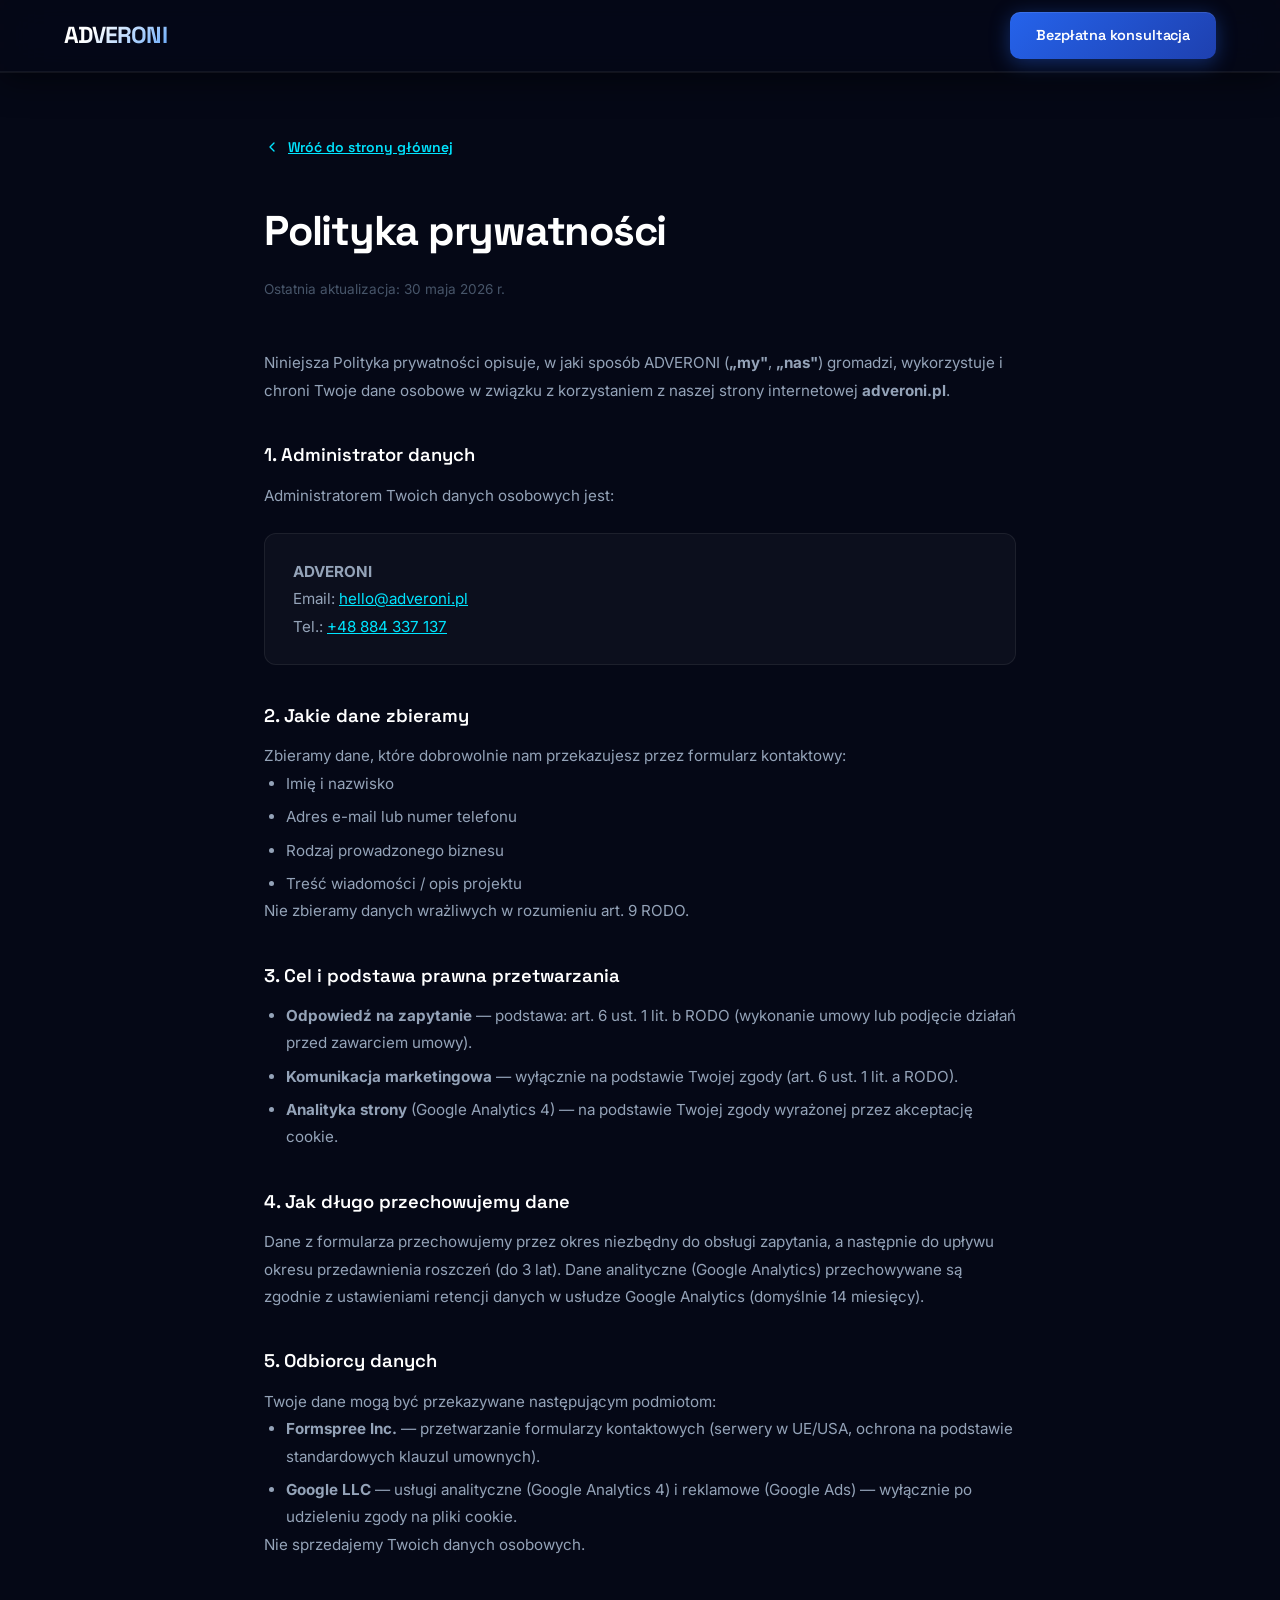
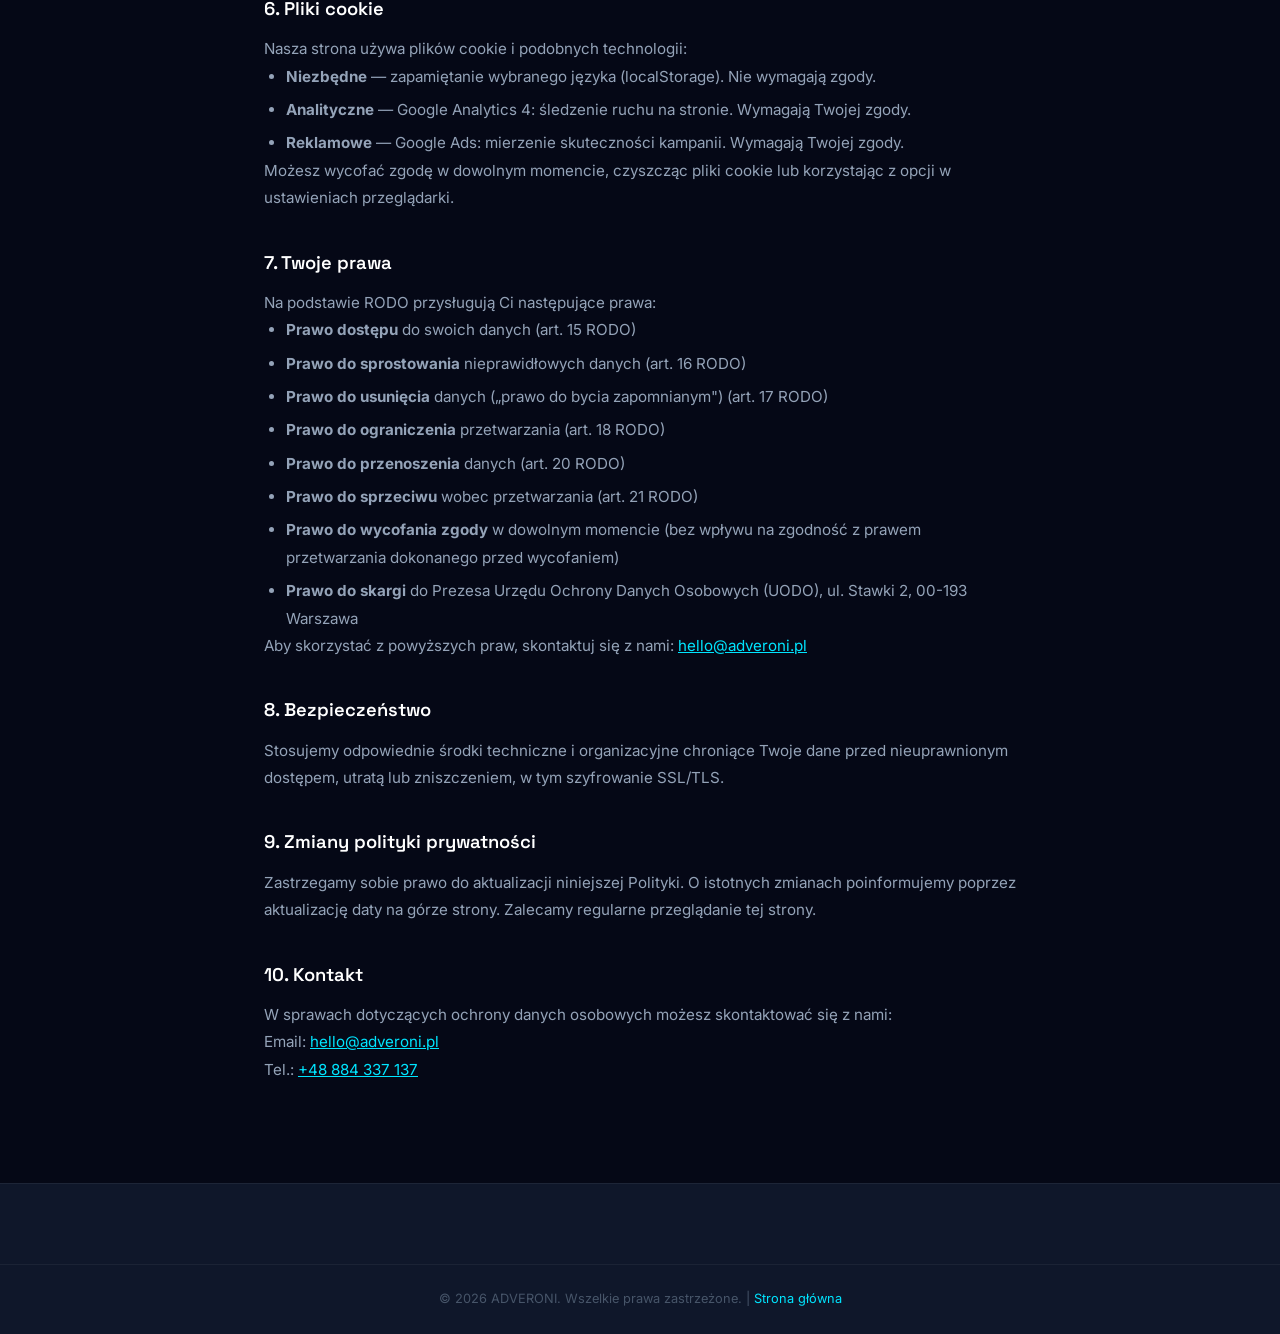
==== privacy-policy.html @ 99d288e8 "Conversion optimization, phone update and UX improvements" ====
﻿<!DOCTYPE html>
<html lang="pl">
<head>
  <meta charset="UTF-8" />
  <meta name="viewport" content="width=device-width, initial-scale=1.0" />
  <meta name="description" content="Polityka prywatności ADVERONI — informacje o przetwarzaniu danych osobowych." />
  <meta name="robots" content="noindex, follow" />
  <title>Polityka prywatności — ADVERONI</title>
  <link rel="canonical" href="https://adveroni.pl/privacy-policy.html" />
  <link rel="icon" type="image/jpeg" href="icon.jpg" />
  <meta name="theme-color" content="#050816" />
  <link rel="preconnect" href="https://fonts.googleapis.com" />
  <link rel="preconnect" href="https://fonts.gstatic.com" crossorigin />
  <link href="https://fonts.googleapis.com/css2?family=Inter:wght@300;400;500;600;700&family=Space+Grotesk:wght@400;500;600;700&display=swap" rel="stylesheet" />
  <link rel="stylesheet" href="adveroni.css" />
  <style>
    .pp-page { padding: calc(var(--header-h) + 64px) 0 100px; min-height: 80vh; }
    .pp-page h1 { font-family: var(--font-head); font-size: clamp(1.8rem,4vw,2.6rem); font-weight: 700; color: var(--white); margin-bottom: 12px; letter-spacing: -.03em; }
    .pp-page .pp-updated { font-size: .85rem; color: var(--text-dim); margin-bottom: 48px; }
    .pp-page h2 { font-family: var(--font-head); font-size: 1.15rem; font-weight: 600; color: var(--white); margin: 36px 0 12px; }
    .pp-page p, .pp-page li { font-size: .95rem; color: var(--text-muted); line-height: 1.8; }
    .pp-page ul { list-style: disc; padding-left: 22px; display: flex; flex-direction: column; gap: 6px; }
    .pp-page a { color: var(--accent); text-decoration: underline; }
    .pp-page .pp-box { background: rgba(255,255,255,.03); border: 1px solid rgba(255,255,255,.07); border-radius: var(--radius); padding: 24px 28px; margin: 24px 0; }
    .pp-back { display: inline-flex; align-items: center; gap: 8px; margin-bottom: 40px; font-family: var(--font-head); font-size: .875rem; font-weight: 600; color: var(--text-muted); transition: color .2s; }
    .pp-back:hover { color: var(--accent); }
  </style>
</head>
<body>

  <!-- HEADER -->
  <header class="header scrolled" id="header">
    <div class="container header__inner">
      <a href="index.html" class="logo">ADVERONI</a>
      <div class="header__actions" style="margin-left:auto">
        <a href="index.html#contact" class="btn btn--primary">Bezpłatna konsultacja</a>
      </div>
    </div>
  </header>

  <main>
    <div class="pp-page">
      <div class="container" style="max-width:800px">

        <a href="index.html" class="pp-back">
          <svg xmlns="http://www.w3.org/2000/svg" width="16" height="16" fill="none" viewBox="0 0 24 24" stroke="currentColor" stroke-width="2" stroke-linecap="round" stroke-linejoin="round"><polyline points="15 18 9 12 15 6"/></svg>
          Wróć do strony głównej
        </a>

        <h1>Polityka prywatności</h1>
        <p class="pp-updated">Ostatnia aktualizacja: 30 maja 2026 r.</p>

        <p>Niniejsza Polityka prywatności opisuje, w jaki sposób ADVERONI (<strong>„my"</strong>, <strong>„nas"</strong>) gromadzi, wykorzystuje i chroni Twoje dane osobowe w związku z korzystaniem z naszej strony internetowej <strong>adveroni.pl</strong>.</p>

        <h2>1. Administrator danych</h2>
        <p>Administratorem Twoich danych osobowych jest:</p>
        <div class="pp-box">
          <p><strong>ADVERONI</strong><br>
          Email: <a href="mailto:hello@adveroni.pl">hello@adveroni.pl</a><br>
          Tel.: <a href="tel:+48884337137">+48 884 337 137</a></p>
          <!-- CONFIGURE: Add full company name, address, NIP -->
        </div>

        <h2>2. Jakie dane zbieramy</h2>
        <p>Zbieramy dane, które dobrowolnie nam przekazujesz przez formularz kontaktowy:</p>
        <ul>
          <li>Imię i nazwisko</li>
          <li>Adres e-mail lub numer telefonu</li>
          <li>Rodzaj prowadzonego biznesu</li>
          <li>Treść wiadomości / opis projektu</li>
        </ul>
        <p>Nie zbieramy danych wrażliwych w rozumieniu art. 9 RODO.</p>

        <h2>3. Cel i podstawa prawna przetwarzania</h2>
        <ul>
          <li><strong>Odpowiedź na zapytanie</strong> — podstawa: art. 6 ust. 1 lit. b RODO (wykonanie umowy lub podjęcie działań przed zawarciem umowy).</li>
          <li><strong>Komunikacja marketingowa</strong> — wyłącznie na podstawie Twojej zgody (art. 6 ust. 1 lit. a RODO).</li>
          <li><strong>Analityka strony</strong> (Google Analytics 4) — na podstawie Twojej zgody wyrażonej przez akceptację cookie.</li>
        </ul>

        <h2>4. Jak długo przechowujemy dane</h2>
        <p>Dane z formularza przechowujemy przez okres niezbędny do obsługi zapytania, a następnie do upływu okresu przedawnienia roszczeń (do 3 lat). Dane analityczne (Google Analytics) przechowywane są zgodnie z ustawieniami retencji danych w usłudze Google Analytics (domyślnie 14 miesięcy).</p>

        <h2>5. Odbiorcy danych</h2>
        <p>Twoje dane mogą być przekazywane następującym podmiotom:</p>
        <ul>
          <li><strong>Formspree Inc.</strong> — przetwarzanie formularzy kontaktowych (serwery w UE/USA, ochrona na podstawie standardowych klauzul umownych).</li>
          <li><strong>Google LLC</strong> — usługi analityczne (Google Analytics 4) i reklamowe (Google Ads) — wyłącznie po udzieleniu zgody na pliki cookie.</li>
        </ul>
        <p>Nie sprzedajemy Twoich danych osobowych.</p>

        <h2>6. Pliki cookie</h2>
        <p>Nasza strona używa plików cookie i podobnych technologii:</p>
        <ul>
          <li><strong>Niezbędne</strong> — zapamiętanie wybranego języka (localStorage). Nie wymagają zgody.</li>
          <li><strong>Analityczne</strong> — Google Analytics 4: śledzenie ruchu na stronie. Wymagają Twojej zgody.</li>
          <li><strong>Reklamowe</strong> — Google Ads: mierzenie skuteczności kampanii. Wymagają Twojej zgody.</li>
        </ul>
        <p>Możesz wycofać zgodę w dowolnym momencie, czyszcząc pliki cookie lub korzystając z opcji w ustawieniach przeglądarki.</p>

        <h2>7. Twoje prawa</h2>
        <p>Na podstawie RODO przysługują Ci następujące prawa:</p>
        <ul>
          <li><strong>Prawo dostępu</strong> do swoich danych (art. 15 RODO)</li>
          <li><strong>Prawo do sprostowania</strong> nieprawidłowych danych (art. 16 RODO)</li>
          <li><strong>Prawo do usunięcia</strong> danych („prawo do bycia zapomnianym") (art. 17 RODO)</li>
          <li><strong>Prawo do ograniczenia</strong> przetwarzania (art. 18 RODO)</li>
          <li><strong>Prawo do przenoszenia</strong> danych (art. 20 RODO)</li>
          <li><strong>Prawo do sprzeciwu</strong> wobec przetwarzania (art. 21 RODO)</li>
          <li><strong>Prawo do wycofania zgody</strong> w dowolnym momencie (bez wpływu na zgodność z prawem przetwarzania dokonanego przed wycofaniem)</li>
          <li><strong>Prawo do skargi</strong> do Prezesa Urzędu Ochrony Danych Osobowych (UODO), ul. Stawki 2, 00-193 Warszawa</li>
        </ul>
        <p>Aby skorzystać z powyższych praw, skontaktuj się z nami: <a href="mailto:hello@adveroni.pl">hello@adveroni.pl</a></p>

        <h2>8. Bezpieczeństwo</h2>
        <p>Stosujemy odpowiednie środki techniczne i organizacyjne chroniące Twoje dane przed nieuprawnionym dostępem, utratą lub zniszczeniem, w tym szyfrowanie SSL/TLS.</p>

        <h2>9. Zmiany polityki prywatności</h2>
        <p>Zastrzegamy sobie prawo do aktualizacji niniejszej Polityki. O istotnych zmianach poinformujemy poprzez aktualizację daty na górze strony. Zalecamy regularne przeglądanie tej strony.</p>

        <h2>10. Kontakt</h2>
        <p>W sprawach dotyczących ochrony danych osobowych możesz skontaktować się z nami:<br>
        Email: <a href="mailto:hello@adveroni.pl">hello@adveroni.pl</a><br>
        Tel.: <a href="tel:+48884337137">+48 884 337 137</a></p>

      </div>
    </div>
  </main>

  <footer class="footer">
    <div class="footer__bottom">
      <div class="container">
        <p>© 2026 ADVERONI. Wszelkie prawa zastrzeżone. | <a href="index.html" style="color:var(--accent)">Strona główna</a></p>
      </div>
    </div>
  </footer>

</body>
</html>
---- adveroni.css ----
/* ═══════════════════════════════════════
   ADVERONI — Premium Cyber Agency CSS
   ═══════════════════════════════════════ */

/* ── Variables ── */
:root {
  --bg:         #050816;
  --bg2:        #0F172A;
  --text:       #F1F5F9;
  --text-muted: #94A3B8;
  --text-dim:   #475569;
  --accent:     #00E5FF;
  --accent2:    #2563EB;
  --accent3:    #60A5FA;
  --dark:       #020510;
  --white:      #FFFFFF;
  --border:     rgba(255,255,255,.07);
  --radius:     12px;
  --radius-lg:  20px;
  --shadow-sm:  0 1px 3px rgba(0,0,0,.5);
  --shadow:     0 8px 32px rgba(0,0,0,.6);
  --shadow-lg:  0 24px 64px rgba(0,0,0,.8);
  --font:       'Inter', -apple-system, BlinkMacSystemFont, sans-serif;
  --font-head:  'Space Grotesk', 'Inter', sans-serif;
  --ease:       cubic-bezier(.4,0,.2,1);
  --header-h:   72px;
}

/* ── Reset ── */
*, *::before, *::after { box-sizing: border-box; margin: 0; padding: 0; }
html { scroll-behavior: smooth; font-size: 16px; }
body {
  font-family: var(--font);
  background: var(--bg);
  color: var(--text);
  line-height: 1.6;
  -webkit-font-smoothing: antialiased;
}
img { display: block; max-width: 100%; }
a { text-decoration: none; color: inherit; }
ul { list-style: none; }
button { cursor: pointer; border: none; background: none; font: inherit; }

/* ── Container ── */
.container {
  width: 100%;
  max-width: 1200px;
  margin: 0 auto;
  padding: 0 24px;
}

/* ── Buttons ── */
.btn {
  display: inline-flex;
  align-items: center;
  justify-content: center;
  gap: 8px;
  padding: 12px 26px;
  border-radius: 10px;
  font-family: var(--font-head);
  font-weight: 600;
  font-size: .9rem;
  letter-spacing: -.01em;
  transition: all .25s var(--ease);
  white-space: nowrap;
}
.btn--primary {
  background: linear-gradient(135deg, #2563EB, #1e40af);
  color: var(--white);
  box-shadow: 0 4px 20px rgba(37,99,235,.4), inset 0 1px 0 rgba(255,255,255,.1);
}
.btn--primary:hover {
  background: linear-gradient(135deg, #3b82f6, #2563EB);
  transform: translateY(-2px);
  box-shadow: 0 8px 32px rgba(37,99,235,.55), 0 0 20px rgba(37,99,235,.3);
}
.btn--outline {
  border: 1.5px solid rgba(255,255,255,.14);
  color: var(--text);
  background: rgba(255,255,255,.04);
  backdrop-filter: blur(8px);
}
.btn--outline:hover {
  border-color: var(--accent);
  color: var(--accent);
  transform: translateY(-2px);
  box-shadow: 0 0 16px rgba(0,229,255,.15);
}
.btn--ghost {
  color: var(--text);
  border: 1.5px solid rgba(255,255,255,.12);
  background: rgba(255,255,255,.05);
  backdrop-filter: blur(8px);
}
.btn--ghost:hover {
  background: rgba(255,255,255,.1);
  border-color: rgba(255,255,255,.25);
  transform: translateY(-2px);
}
.btn--wa {
  background: linear-gradient(135deg, #25D366, #1ebe5d);
  color: var(--white);
  box-shadow: 0 4px 20px rgba(37,211,102,.3);
  margin-top: 8px;
}
.btn--wa:hover {
  transform: translateY(-2px);
  box-shadow: 0 8px 28px rgba(37,211,102,.45);
}
.btn--lg { padding: 16px 38px; font-size: 1rem; }
.btn--full { width: 100%; }

/* ── Section headers ── */
.sec-head { text-align: center; max-width: 680px; margin: 0 auto 64px; }
.sec-tag {
  display: inline-block;
  padding: 6px 18px;
  border-radius: 100px;
  background: rgba(0,229,255,.07);
  border: 1px solid rgba(0,229,255,.2);
  color: var(--accent);
  font-family: var(--font-head);
  font-size: .72rem;
  font-weight: 700;
  letter-spacing: .12em;
  text-transform: uppercase;
  margin-bottom: 20px;
}
.sec-title {
  font-family: var(--font-head);
  font-size: clamp(1.9rem, 3.5vw, 2.8rem);
  font-weight: 700;
  line-height: 1.15;
  letter-spacing: -.03em;
  color: var(--white);
  margin-bottom: 20px;
}
.sec-sub {
  font-size: 1.05rem;
  color: var(--text-muted);
  line-height: 1.7;
}

/* ── Reveal animation ── */
.reveal {
  opacity: 0;
  transform: translateY(28px);
  transition: opacity .6s var(--ease), transform .6s var(--ease);
}
.reveal.visible { opacity: 1; transform: none; }

/* ══════════════════════════════════════
   HEADER
   ══════════════════════════════════════ */
.header {
  position: fixed;
  top: 0; left: 0; right: 0;
  z-index: 1000;
  height: var(--header-h);
  transition: background .3s, box-shadow .3s, border-color .3s;
  border-bottom: 1px solid transparent;
}
.header.scrolled {
  background: rgba(5,8,22,.8);
  backdrop-filter: blur(24px) saturate(1.8);
  -webkit-backdrop-filter: blur(24px) saturate(1.8);
  box-shadow: 0 1px 0 rgba(255,255,255,.06), 0 8px 32px rgba(0,0,0,.5);
  border-bottom-color: rgba(255,255,255,.06);
}
.header__inner {
  display: flex;
  align-items: center;
  gap: 32px;
  height: 100%;
}
.logo {
  font-family: var(--font-head);
  font-size: 1.45rem;
  font-weight: 700;
  letter-spacing: -.04em;
  flex-shrink: 0;
  background: linear-gradient(135deg, #ffffff 30%, var(--accent3) 100%);
  -webkit-background-clip: text;
  -webkit-text-fill-color: transparent;
  background-clip: text;
}
.logo--light {
  background: linear-gradient(135deg, #ffffff 30%, var(--accent3) 100%);
  -webkit-background-clip: text;
  -webkit-text-fill-color: transparent;
  background-clip: text;
}
.nav {
  display: flex;
  align-items: center;
  gap: 32px;
  margin-left: 12px;
}
.nav__link {
  font-size: .875rem;
  font-weight: 500;
  color: var(--text-muted);
  transition: color .2s;
  position: relative;
}
.nav__link::after {
  content: '';
  position: absolute;
  bottom: -3px; left: 0; right: 0;
  height: 1px;
  background: var(--accent);
  transform: scaleX(0);
  transition: transform .25s var(--ease);
}
.nav__link:hover { color: var(--white); }
.nav__link:hover::after { transform: scaleX(1); }
.header__actions {
  display: flex;
  align-items: center;
  gap: 16px;
  margin-left: auto;
  flex-shrink: 0;
}
.lang-switch { display: flex; align-items: center; gap: 4px; }
.lang-btn {
  font-family: var(--font-head);
  font-size: .78rem;
  font-weight: 700;
  letter-spacing: .06em;
  color: var(--text-muted);
  padding: 5px 9px;
  border-radius: 6px;
  transition: color .2s, background .2s, box-shadow .2s;
}
.lang-btn.active {
  color: var(--accent);
  background: rgba(0,229,255,.1);
  box-shadow: 0 0 8px rgba(0,229,255,.15);
}
.lang-btn:hover:not(.active) { color: var(--white); }
.lang-sep { color: rgba(255,255,255,.15); font-size: .85rem; }
.burger {
  display: none;
  flex-direction: column;
  gap: 5px;
  padding: 4px;
}
.burger span {
  display: block;
  width: 22px; height: 2px;
  background: var(--text);
  border-radius: 2px;
  transition: all .25s var(--ease);
}
.burger.open span:nth-child(1) { transform: translateY(7px) rotate(45deg); }
.burger.open span:nth-child(2) { opacity: 0; }
.burger.open span:nth-child(3) { transform: translateY(-7px) rotate(-45deg); }

/* ══════════════════════════════════════
   HERO
   ══════════════════════════════════════ */
.hero {
  position: relative;
  padding: calc(var(--header-h) + 96px) 0 120px;
  overflow: hidden;
  background: linear-gradient(160deg, #060d1f 0%, #050816 45%, #030b14 100%);
}

/* Canvas — ambient particles */
.hero__canvas {
  position: absolute;
  inset: 0;
  width: 100%;
  height: 100%;
  z-index: 0;
  pointer-events: none;
  opacity: .75;
}

/* Dot grid overlay */
.hero__grid {
  position: absolute;
  inset: 0;
  z-index: 0;
  pointer-events: none;
  background-image:
    linear-gradient(rgba(255,255,255,.038) 1px, transparent 1px),
    linear-gradient(90deg, rgba(255,255,255,.038) 1px, transparent 1px);
  background-size: 64px 64px;
  -webkit-mask-image: radial-gradient(ellipse 88% 88% at 50% 50%, #000 20%, transparent 100%);
  mask-image: radial-gradient(ellipse 88% 88% at 50% 50%, #000 20%, transparent 100%);
}

/* Animated colour blobs */
.hero__blob {
  position: absolute;
  border-radius: 50%;
  pointer-events: none;
  z-index: 0;
  will-change: transform;
}
.hero__blob--1 {
  width: 800px; height: 800px;
  top: -200px; right: -180px;
  background: radial-gradient(circle, rgba(37,99,235,.55) 0%, rgba(37,99,235,.18) 40%, transparent 65%);
  filter: blur(55px);
  animation: blobDrift1 20s ease-in-out infinite;
}
.hero__blob--2 {
  width: 620px; height: 620px;
  bottom: -140px; left: -140px;
  background: radial-gradient(circle, rgba(0,229,255,.38) 0%, rgba(0,229,255,.10) 45%, transparent 68%);
  filter: blur(48px);
  animation: blobDrift2 26s ease-in-out infinite;
}
@keyframes blobDrift1 {
  0%, 100% { transform: translate(0, 0) scale(1); }
  33%       { transform: translate(-35px, 25px) scale(1.04); }
  66%       { transform: translate(18px, -18px) scale(.97); }
}
@keyframes blobDrift2 {
  0%, 100% { transform: translate(0, 0) scale(1); }
  40%       { transform: translate(28px, -35px) scale(1.06); }
  75%       { transform: translate(-16px, 18px) scale(.96); }
}

/* Diagonal light sweep */
.hero__sweep {
  position: absolute;
  inset: 0;
  pointer-events: none;
  z-index: 0;
  overflow: hidden;
}
.hero__sweep::after {
  content: '';
  position: absolute;
  top: -50%; left: -50%;
  width: 200%; height: 200%;
  background: linear-gradient(
    115deg,
    transparent 28%,
    rgba(0,229,255,.07) 42%,
    rgba(96,165,250,.11) 50%,
    rgba(0,229,255,.07) 58%,
    transparent 72%
  );
  animation: sweepDiag 14s ease-in-out infinite;
}
@keyframes sweepDiag {
  0%   { transform: translateX(-55%) translateY(-8%); }
  50%  { transform: translateX(22%)  translateY(8%); }
  100% { transform: translateX(-55%) translateY(-8%); }
}

/* Purple centre ambient (existing hero__glow element) */
.hero__glow {
  position: absolute;
  top: 28%; left: 34%;
  width: 640px; height: 640px;
  background: radial-gradient(circle, rgba(124,58,237,.26) 0%, rgba(124,58,237,.08) 45%, transparent 65%);
  filter: blur(48px);
  pointer-events: none;
  z-index: 0;
  will-change: transform;
  animation: blobDrift3 18s ease-in-out infinite;
}
@keyframes blobDrift3 {
  0%, 100% { transform: translate(0, 0); }
  50%       { transform: translate(50px, -30px); }
}

/* Aurora — animated multi-colour gradient mesh (Stripe/Linear style) */
.hero__aurora {
  position: absolute;
  inset: 0;
  pointer-events: none;
  z-index: 0;
  background:
    radial-gradient(ellipse 60% 50% at 70% 20%, rgba(37,99,235,.20) 0%, transparent 70%),
    radial-gradient(ellipse 50% 60% at 20% 80%, rgba(0,229,255,.16) 0%, transparent 70%),
    radial-gradient(ellipse 45% 45% at 50% 50%, rgba(124,58,237,.12) 0%, transparent 70%);
  animation: auroraShift 22s ease-in-out infinite;
  will-change: opacity, transform;
}
@keyframes auroraShift {
  0%, 100% { opacity: 1;   transform: scale(1)     rotate(0deg); }
  33%       { opacity: .85; transform: scale(1.06)  rotate(1.5deg); }
  66%       { opacity: .95; transform: scale(.97)   rotate(-1deg); }
}

.hero__inner {
  position: relative;
  z-index: 2;
  display: grid;
  grid-template-columns: 1fr 1fr;
  gap: 64px;
  align-items: center;
}
.hero__badge {
  display: inline-flex;
  align-items: center;
  gap: 10px;
  padding: 8px 18px;
  border-radius: 100px;
  background: rgba(0,229,255,.06);
  border: 1px solid rgba(0,229,255,.2);
  color: var(--accent);
  font-family: var(--font-head);
  font-size: .75rem;
  font-weight: 600;
  letter-spacing: .08em;
  text-transform: uppercase;
  margin-bottom: 28px;
  box-shadow: 0 0 16px rgba(0,229,255,.08);
}
.hero__badge::before {
  content: '';
  width: 7px; height: 7px;
  border-radius: 50%;
  background: var(--accent);
  box-shadow: 0 0 8px var(--accent);
  flex-shrink: 0;
  animation: pulse-dot 2s ease-in-out infinite;
}
@keyframes pulse-dot {
  0%, 100% { opacity: 1; box-shadow: 0 0 8px var(--accent); }
  50% { opacity: .6; box-shadow: 0 0 16px var(--accent); }
}
.hero__title {
  font-family: var(--font-head);
  font-size: clamp(2.2rem, 5vw, 3.7rem);
  font-weight: 700;
  line-height: 1.1;
  letter-spacing: -.04em;
  color: var(--white);
  margin-bottom: 24px;
}
.hero__title em {
  font-style: normal;
  background: linear-gradient(135deg, var(--accent) 0%, var(--accent3) 50%, #a78bfa 100%);
  -webkit-background-clip: text;
  -webkit-text-fill-color: transparent;
  background-clip: text;
}
.hero__sub {
  font-size: 1.1rem;
  color: var(--text-muted);
  line-height: 1.75;
  margin-bottom: 40px;
  max-width: 480px;
}
.hero__btns { display: flex; gap: 14px; flex-wrap: wrap; margin-bottom: 12px; }
.hero__price-hint {
  font-size: .82rem;
  color: var(--text-muted);
  margin-bottom: 10px;
  letter-spacing: .02em;
}
.hero__stats {
  display: flex;
  align-items: center;
  gap: 28px;
}
.stat { text-align: center; }
.stat__num {
  display: block;
  font-family: var(--font-head);
  font-size: 1.8rem;
  font-weight: 700;
  letter-spacing: -.04em;
  color: var(--white);
  line-height: 1;
  margin-bottom: 5px;
}
.stat__lbl {
  font-size: .72rem;
  font-weight: 500;
  color: var(--text-muted);
  text-transform: uppercase;
  letter-spacing: .06em;
}
.stat__div {
  width: 1px; height: 36px;
  background: rgba(255,255,255,.1);
}

/* ── Hero Mockup ── */
.hero__visual {
  position: relative;
  display: flex;
  align-items: center;
  justify-content: center;
}
.hero__visual::after {
  content: '';
  position: absolute;
  bottom: 6%; left: 50%;
  transform: translateX(-50%);
  width: 300px; height: 80px;
  background: radial-gradient(ellipse, rgba(37,99,235,.5) 0%, transparent 70%);
  filter: blur(30px);
  z-index: 0;
  pointer-events: none;
}
.mockup {
  position: relative;
  z-index: 1;
  will-change: transform;
  animation: mockupFloat 6s ease-in-out infinite;
  filter: drop-shadow(0 0 40px rgba(37,99,235,.35)) drop-shadow(0 0 80px rgba(0,229,255,.12));
}
@keyframes mockupFloat {
  0%, 100% { transform: translateY(0); }
  50%       { transform: translateY(-20px); }
}
.mockup__browser {
  width: 380px;
  background: rgba(15,23,42,.92);
  border-radius: 14px;
  box-shadow: var(--shadow-lg), 0 0 0 1px rgba(255,255,255,.07);
  overflow: hidden;
  border: 1px solid rgba(255,255,255,.08);
}
.mockup__bar {
  display: flex;
  align-items: center;
  gap: 6px;
  padding: 10px 14px;
  background: rgba(255,255,255,.04);
  border-bottom: 1px solid rgba(255,255,255,.06);
}
.mockup__dot {
  width: 10px; height: 10px;
  border-radius: 50%;
}
.mockup__dot:nth-child(1) { background: #FF5F57; }
.mockup__dot:nth-child(2) { background: #FFBD2E; }
.mockup__dot:nth-child(3) { background: #28C840; }
.mockup__url {
  flex: 1;
  margin-left: 8px;
  background: rgba(255,255,255,.06);
  border-radius: 6px;
  padding: 4px 10px;
  font-size: .7rem;
  color: var(--text-muted);
  font-weight: 500;
}
.mockup__screen { padding: 16px; }
.ms-nav {
  height: 28px;
  background: rgba(255,255,255,.05);
  border-radius: 6px;
  margin-bottom: 14px;
}
.ms-hero {
  background: linear-gradient(135deg, rgba(37,99,235,.14), rgba(0,229,255,.06));
  border-radius: 8px;
  padding: 18px;
  margin-bottom: 14px;
  border: 1px solid rgba(0,229,255,.1);
}
.ms-line {
  height: 8px;
  background: rgba(255,255,255,.1);
  border-radius: 4px;
  margin-bottom: 8px;
}
.ms-line--xl { width: 90%; }
.ms-line--lg { width: 75%; }
.ms-line--md { width: 55%; }
.ms-btn {
  height: 26px; width: 100px;
  background: linear-gradient(135deg, #2563EB, #1e40af);
  border-radius: 6px;
  margin-top: 12px;
  box-shadow: 0 4px 12px rgba(37,99,235,.45);
}
.ms-btn--sm { height: 20px; width: 80px; margin-top: 8px; }
.ms-cards { display: grid; grid-template-columns: 1fr 1fr 1fr; gap: 8px; }
.ms-card {
  height: 52px;
  background: rgba(255,255,255,.05);
  border-radius: 6px;
  border: 1px solid rgba(255,255,255,.05);
}
.ms-card--phone { height: 40px; margin-top: 6px; }
.mockup__phone {
  position: absolute;
  right: -60px; bottom: -20px;
  width: 110px;
  background: rgba(10,18,40,.98);
  border-radius: 18px;
  padding: 12px 8px;
  box-shadow: var(--shadow-lg);
  border: 1px solid rgba(255,255,255,.1);
}
.mockup__phone-notch {
  width: 32px; height: 6px;
  background: rgba(255,255,255,.08);
  border-radius: 3px;
  margin: 0 auto 10px;
}
.mockup__phone-screen { padding: 0 4px; }
.mockup__tag {
  position: absolute;
  background: rgba(10,18,40,.92);
  border-radius: 10px;
  padding: 8px 14px;
  font-family: var(--font-head);
  font-size: .72rem;
  font-weight: 600;
  color: var(--text);
  box-shadow: var(--shadow), 0 0 0 1px rgba(255,255,255,.08);
  display: flex;
  align-items: center;
  gap: 7px;
  border: 1px solid rgba(255,255,255,.08);
  animation: tagFloat 3s ease-in-out infinite;
  backdrop-filter: blur(12px);
}
.mockup__tag svg { color: var(--accent); flex-shrink: 0; }
.mockup__tag--1 { top: -16px; left: -20px; animation-delay: 0s; }
.mockup__tag--2 { top: 50%; left: -48px; transform: translateY(-50%); animation-delay: 1s; }
.mockup__tag--3 { bottom: 40px; right: -24px; animation-delay: 2s; }
@keyframes tagFloat {
  0%, 100% { transform: translateY(0); }
  50%       { transform: translateY(-12px); }
}
.mockup__tag--2 { animation: tagFloat2 3s ease-in-out 1s infinite; }
@keyframes tagFloat2 {
  0%, 100% { transform: translateY(-50%); }
  50%       { transform: translateY(calc(-50% - 12px)); }
}

/* ══════════════════════════════════════
   TICKER / INDUSTRIES
   ══════════════════════════════════════ */
.ticker {
  background: var(--bg2);
  padding: 44px 0;
  border-top: 1px solid rgba(255,255,255,.05);
  border-bottom: 1px solid rgba(255,255,255,.05);
}
.ticker__label {
  text-align: center;
  font-family: var(--font-head);
  font-size: .7rem;
  font-weight: 700;
  text-transform: uppercase;
  letter-spacing: .14em;
  color: var(--text-dim);
  margin-bottom: 22px;
}
.ticker__row {
  display: flex;
  flex-wrap: wrap;
  gap: 10px;
  justify-content: center;
}
.chip {
  padding: 8px 18px;
  border-radius: 100px;
  background: rgba(255,255,255,.04);
  border: 1px solid rgba(255,255,255,.07);
  font-size: .82rem;
  font-weight: 500;
  color: var(--text-muted);
  transition: border-color .2s, color .2s, box-shadow .2s, background .2s;
}
.chip:hover {
  border-color: rgba(0,229,255,.3);
  color: var(--accent);
  background: rgba(0,229,255,.05);
  box-shadow: 0 0 14px rgba(0,229,255,.1);
}

/* ══════════════════════════════════════
   SERVICES
   ══════════════════════════════════════ */
.services { padding: 110px 0; background: var(--bg); }
.services__grid {
  display: grid;
  grid-template-columns: repeat(4, 1fr);
  gap: 20px;
}
.svc-card {
  background: rgba(255,255,255,.03);
  border: 1px solid rgba(255,255,255,.07);
  border-radius: var(--radius-lg);
  padding: 30px 24px;
  transition: border-color .3s, box-shadow .3s, transform .3s, background .3s;
  position: relative;
  overflow: hidden;
}
.svc-card::after {
  content: '';
  position: absolute;
  top: 0; left: 0; right: 0;
  height: 1px;
  background: linear-gradient(90deg, transparent, rgba(0,229,255,.35), transparent);
  opacity: 0;
  transition: opacity .3s;
}
.svc-card:hover {
  border-color: rgba(0,229,255,.18);
  box-shadow: 0 8px 40px rgba(0,0,0,.4), 0 0 28px rgba(0,229,255,.07);
  transform: translateY(-6px);
  background: rgba(255,255,255,.05);
}
.svc-card:hover::after { opacity: 1; }
.svc-card--accent {
  background: rgba(37,99,235,.06);
  border-color: rgba(37,99,235,.18);
}
.svc-card--accent:hover {
  border-color: rgba(0,229,255,.25);
  background: rgba(37,99,235,.09);
}
.svc-card__icon {
  width: 48px; height: 48px;
  border-radius: 12px;
  background: rgba(0,229,255,.07);
  border: 1px solid rgba(0,229,255,.14);
  display: flex;
  align-items: center;
  justify-content: center;
  margin-bottom: 18px;
  color: var(--accent);
  transition: box-shadow .3s, background .3s;
}
.svc-card:hover .svc-card__icon {
  background: rgba(0,229,255,.12);
  box-shadow: 0 0 18px rgba(0,229,255,.2);
}
.svc-card__icon svg { width: 22px; height: 22px; }
.svc-card__title {
  font-family: var(--font-head);
  font-size: 1rem;
  font-weight: 600;
  color: var(--white);
  margin-bottom: 10px;
  letter-spacing: -.02em;
}
.svc-card__text {
  font-size: .875rem;
  color: var(--text-muted);
  line-height: 1.65;
}

/* ══════════════════════════════════════
   WHY US
   ══════════════════════════════════════ */
.why { background: var(--bg2); padding: 110px 0; }
.why .sec-tag {
  background: rgba(0,229,255,.07);
  border-color: rgba(0,229,255,.2);
  color: var(--accent);
}
.why .sec-title { color: var(--white); }
.why__grid {
  display: grid;
  grid-template-columns: repeat(4, 1fr);
  gap: 20px;
}
.why-item {
  padding: 28px 24px;
  border-radius: var(--radius-lg);
  border: 1px solid rgba(255,255,255,.06);
  background: rgba(255,255,255,.025);
  transition: background .3s, border-color .3s, transform .3s, box-shadow .3s;
}
.why-item:hover {
  background: rgba(255,255,255,.05);
  border-color: rgba(0,229,255,.18);
  transform: translateY(-4px);
  box-shadow: 0 12px 32px rgba(0,0,0,.4), 0 0 20px rgba(0,229,255,.06);
}
.why-item__icon {
  width: 44px; height: 44px;
  border-radius: 10px;
  background: rgba(0,229,255,.07);
  border: 1px solid rgba(0,229,255,.12);
  display: flex;
  align-items: center;
  justify-content: center;
  margin-bottom: 16px;
  color: var(--accent);
  transition: box-shadow .3s;
}
.why-item:hover .why-item__icon { box-shadow: 0 0 16px rgba(0,229,255,.2); }
.why-item__icon svg { width: 20px; height: 20px; }
.why-item h3 {
  font-family: var(--font-head);
  font-size: .95rem;
  font-weight: 600;
  color: var(--white);
  margin-bottom: 8px;
  letter-spacing: -.02em;
}
.why-item p {
  font-size: .85rem;
  color: var(--text-muted);
  line-height: 1.65;
}

/* ══════════════════════════════════════
   PRICING
   ══════════════════════════════════════ */
.pricing { padding: 110px 0; background: var(--bg); }
.pricing__grid {
  display: grid;
  grid-template-columns: repeat(3, 1fr);
  gap: 24px;
  align-items: start;
}
.price-card {
  background: rgba(255,255,255,.03);
  border: 1px solid rgba(255,255,255,.07);
  border-radius: var(--radius-lg);
  padding: 36px 32px;
  position: relative;
  transition: box-shadow .3s, transform .3s, border-color .3s;
}
.price-card:hover {
  box-shadow: var(--shadow), 0 0 28px rgba(0,229,255,.06);
  transform: translateY(-4px);
  border-color: rgba(255,255,255,.12);
}
.price-card--feat {
  background: linear-gradient(145deg, rgba(37,99,235,.14) 0%, rgba(15,23,42,.97) 100%);
  border-color: rgba(37,99,235,.35);
  box-shadow: var(--shadow-lg), 0 0 48px rgba(37,99,235,.14);
  transform: scale(1.03);
}
.price-card--feat:hover { transform: scale(1.03) translateY(-4px); }
.price-card__badge {
  position: absolute;
  top: -14px; left: 50%;
  transform: translateX(-50%);
  background: linear-gradient(135deg, #2563EB, #1e40af);
  color: var(--white);
  font-family: var(--font-head);
  font-size: .68rem;
  font-weight: 700;
  letter-spacing: .1em;
  text-transform: uppercase;
  padding: 5px 16px;
  border-radius: 100px;
  box-shadow: 0 4px 16px rgba(37,99,235,.45);
}
.price-card__head { margin-bottom: 28px; }
.price-card__name {
  display: block;
  font-family: var(--font-head);
  font-size: .7rem;
  font-weight: 700;
  letter-spacing: .14em;
  text-transform: uppercase;
  color: var(--accent3);
  margin-bottom: 14px;
}
.price-card--feat .price-card__name { color: var(--accent); }
.price-card__price {
  display: flex;
  align-items: baseline;
  gap: 4px;
  margin-bottom: 10px;
}
.price-card__amt {
  font-family: var(--font-head);
  font-size: 3rem;
  font-weight: 700;
  letter-spacing: -.05em;
  color: var(--white);
}
.price-card__cur {
  font-size: 1.1rem;
  font-weight: 600;
  color: var(--text-muted);
}
.price-card__desc { font-size: .85rem; color: var(--text-muted); line-height: 1.5; }
.price-card__list {
  display: flex;
  flex-direction: column;
  gap: 10px;
  margin-bottom: 32px;
}
.price-card__list li {
  font-size: .875rem;
  color: var(--text-muted);
  padding-left: 22px;
  position: relative;
}
.price-card__list li::before {
  content: '✓';
  position: absolute;
  left: 0;
  color: var(--accent3);
  font-weight: 700;
}
.price-card--feat .price-card__list li { color: rgba(255,255,255,.8); }
.price-card--feat .price-card__list li::before { color: var(--accent); }

/* ══════════════════════════════════════
   MONTHLY SUPPORT
   ══════════════════════════════════════ */
.support { padding: 110px 0; background: var(--bg2); }
.support__grid {
  display: grid;
  grid-template-columns: repeat(3, 1fr);
  gap: 24px;
  align-items: start;
}
.sup-card {
  background: rgba(255,255,255,.03);
  border: 1px solid rgba(255,255,255,.07);
  border-radius: var(--radius-lg);
  padding: 32px 28px;
  transition: box-shadow .3s, transform .3s, border-color .3s;
}
.sup-card:hover {
  box-shadow: var(--shadow), 0 0 20px rgba(0,229,255,.06);
  transform: translateY(-4px);
  border-color: rgba(255,255,255,.12);
}
.sup-card--feat {
  background: rgba(37,99,235,.07);
  border-color: rgba(37,99,235,.28);
  box-shadow: 0 8px 40px rgba(37,99,235,.1);
}
.sup-card__name {
  font-family: var(--font-head);
  font-size: .7rem;
  font-weight: 700;
  letter-spacing: .14em;
  text-transform: uppercase;
  color: var(--accent3);
  margin-bottom: 14px;
}
.sup-card--feat .sup-card__name { color: var(--accent); }
.sup-card__price {
  display: flex;
  align-items: baseline;
  gap: 6px;
  margin-bottom: 24px;
}
.sup-card__amt {
  font-family: var(--font-head);
  font-size: 2.5rem;
  font-weight: 700;
  letter-spacing: -.05em;
  color: var(--white);
}
.sup-card__per { font-size: .85rem; font-weight: 500; color: var(--text-muted); }
.sup-card__list {
  display: flex;
  flex-direction: column;
  gap: 10px;
  margin-bottom: 28px;
}
.sup-card__list li {
  font-size: .875rem;
  color: var(--text-muted);
  padding-left: 20px;
  position: relative;
}
.sup-card__list li::before {
  content: '✓';
  position: absolute;
  left: 0;
  color: var(--accent3);
  font-weight: 700;
}
.sup-card--feat .sup-card__list li::before { color: var(--accent); }

/* ══════════════════════════════════════
   GOOGLE BUSINESS
   ══════════════════════════════════════ */
.gbp { background: var(--bg); padding: 110px 0; }
.gbp__inner {
  display: grid;
  grid-template-columns: 1fr 1fr;
  gap: 80px;
  align-items: center;
}
.gbp__content .sec-title { text-align: left; }
.gbp__content .sec-sub { text-align: left; }
.gbp__list { display: flex; flex-direction: column; gap: 24px; margin: 32px 0; }
.gbp-item { display: flex; gap: 16px; align-items: flex-start; }
.gbp-item__icon {
  flex-shrink: 0;
  width: 38px; height: 38px;
  border-radius: 9px;
  background: rgba(0,229,255,.07);
  border: 1px solid rgba(0,229,255,.14);
  display: flex;
  align-items: center;
  justify-content: center;
  color: var(--accent);
  margin-top: 2px;
}
.gbp-item__icon svg { width: 18px; height: 18px; }
.gbp-item strong {
  display: block;
  font-family: var(--font-head);
  font-size: .95rem;
  font-weight: 600;
  color: var(--white);
  margin-bottom: 4px;
}
.gbp-item p { font-size: .875rem; color: var(--text-muted); line-height: 1.6; }
.gbp-mockup {
  background: rgba(15,23,42,.92);
  border-radius: var(--radius-lg);
  box-shadow: var(--shadow-lg), 0 0 0 1px rgba(255,255,255,.07);
  overflow: hidden;
  border: 1px solid rgba(255,255,255,.07);
}
.gbp-mockup__top {
  display: flex;
  align-items: center;
  gap: 10px;
  padding: 16px 20px;
  border-bottom: 1px solid rgba(255,255,255,.06);
  background: rgba(255,255,255,.03);
}
.gbp-mockup__g {
  width: 36px; height: 36px;
  border-radius: 50%;
  background: linear-gradient(135deg, #2563EB, #1e40af);
  color: var(--white);
  font-family: var(--font-head);
  font-size: 1.1rem;
  font-weight: 700;
  display: flex;
  align-items: center;
  justify-content: center;
  flex-shrink: 0;
  box-shadow: 0 4px 12px rgba(37,99,235,.4);
}
.gbp-mockup__search {
  flex: 1;
  background: rgba(255,255,255,.06);
  border: 1px solid rgba(255,255,255,.08);
  border-radius: 100px;
  padding: 8px 16px;
  font-size: .82rem;
  color: var(--text-muted);
}
.gbp-mockup__card { padding: 20px; }
.gbp-mockup__biz {
  font-family: var(--font-head);
  font-size: 1.05rem;
  font-weight: 600;
  color: var(--white);
  margin-bottom: 6px;
}
.gbp-mockup__stars { font-size: .85rem; color: #F59E0B; margin-bottom: 12px; }
.gbp-mockup__stars span { color: var(--text-muted); font-size: .8rem; margin-left: 4px; }
.gbp-mockup__meta {
  display: flex;
  flex-direction: column;
  gap: 5px;
  font-size: .8rem;
  color: var(--text-muted);
  margin-bottom: 14px;
}
.gbp-mockup__open { color: #4ade80; font-weight: 600; }
.gbp-mockup__actions { display: flex; gap: 8px; }
.gbp-mockup__actions span {
  flex: 1;
  text-align: center;
  padding: 8px;
  border: 1px solid rgba(255,255,255,.08);
  border-radius: 8px;
  font-family: var(--font-head);
  font-size: .78rem;
  font-weight: 600;
  color: var(--accent3);
  cursor: pointer;
  background: rgba(255,255,255,.03);
  transition: background .2s, border-color .2s;
}
.gbp-mockup__actions span:hover {
  background: rgba(96,165,250,.1);
  border-color: rgba(96,165,250,.25);
}

/* ══════════════════════════════════════
   PORTFOLIO
   ══════════════════════════════════════ */
.portfolio { padding: 110px 0; background: var(--bg2); }
.portfolio__grid {
  display: grid;
  grid-template-columns: repeat(2, 1fr);
  gap: 24px;
}
.port-card {
  background: rgba(255,255,255,.03);
  border: 1px solid rgba(255,255,255,.07);
  border-radius: var(--radius-lg);
  overflow: hidden;
  transition: box-shadow .3s, transform .3s, border-color .3s;
}
.port-card:hover {
  box-shadow: var(--shadow), 0 0 32px rgba(0,229,255,.07);
  transform: translateY(-4px);
  border-color: rgba(0,229,255,.14);
}
.port-card__img {
  height: 200px;
  position: relative;
  display: flex;
  align-items: flex-end;
  padding: 16px;
}
.port-card__img--1 { background: linear-gradient(135deg, #1a0533, #2d1052, #180f35); }
.port-card__img--2 { background: linear-gradient(135deg, #030d2d, #0d2461, #041730); }
.port-card__img--3 { background: linear-gradient(135deg, #1a0f00, #3d2000, #1a1200); }
.port-card__img--4 { background: linear-gradient(135deg, #001a10, #003d1c, #001810); }
.port-card__img::before {
  content: '';
  position: absolute;
  inset: 16px;
  border-radius: 10px;
  border: 1px solid rgba(255,255,255,.07);
  background: rgba(255,255,255,.03);
}
.port-card__cat {
  position: relative;
  z-index: 1;
  padding: 5px 12px;
  border-radius: 100px;
  background: rgba(0,0,0,.55);
  border: 1px solid rgba(255,255,255,.12);
  font-family: var(--font-head);
  font-size: .72rem;
  font-weight: 600;
  color: var(--white);
  backdrop-filter: blur(8px);
}
.port-card__body { padding: 22px 24px; }
.port-card__body h3 {
  font-family: var(--font-head);
  font-size: 1rem;
  font-weight: 600;
  color: var(--white);
  margin-bottom: 8px;
  letter-spacing: -.02em;
}
.port-card__body p { font-size: .875rem; color: var(--text-muted); margin-bottom: 14px; line-height: 1.6; }
.port-card__tags { display: flex; gap: 6px; flex-wrap: wrap; }
.port-card__tags span {
  padding: 4px 12px;
  border-radius: 100px;
  font-size: .72rem;
  font-weight: 600;
  background: rgba(0,229,255,.06);
  color: var(--accent3);
  border: 1px solid rgba(0,229,255,.12);
}

/* ══════════════════════════════════════
   REVIEWS
   ══════════════════════════════════════ */
.reviews { background: var(--bg); padding: 110px 0; }
.reviews .sec-tag {
  background: rgba(0,229,255,.07);
  border-color: rgba(0,229,255,.2);
  color: var(--accent);
}
.reviews .sec-title { color: var(--white); }
.reviews__grid {
  display: grid;
  grid-template-columns: repeat(3, 1fr);
  gap: 24px;
}
.rev-card {
  background: rgba(255,255,255,.03);
  border: 1px solid rgba(255,255,255,.07);
  border-radius: var(--radius-lg);
  padding: 32px 28px;
  transition: background .3s, border-color .3s, box-shadow .3s;
}
.rev-card:hover {
  background: rgba(255,255,255,.05);
  border-color: rgba(0,229,255,.14);
  box-shadow: 0 0 28px rgba(0,229,255,.06);
}
.rev-card__stars { color: #F59E0B; font-size: .95rem; margin-bottom: 18px; letter-spacing: 3px; }
.rev-card__text {
  font-size: .92rem;
  color: rgba(255,255,255,.7);
  line-height: 1.75;
  margin-bottom: 28px;
  font-style: italic;
}
.rev-card__author { display: flex; align-items: center; gap: 12px; }
.rev-card__av {
  width: 44px; height: 44px;
  border-radius: 50%;
  background: linear-gradient(135deg, #2563EB, #1e40af);
  color: var(--white);
  font-family: var(--font-head);
  font-size: .8rem;
  font-weight: 700;
  display: flex;
  align-items: center;
  justify-content: center;
  flex-shrink: 0;
  box-shadow: 0 4px 12px rgba(37,99,235,.35);
}
.rev-card__author strong {
  display: block;
  font-family: var(--font-head);
  font-size: .9rem;
  font-weight: 600;
  color: var(--white);
  margin-bottom: 2px;
}
.rev-card__author span { font-size: .78rem; color: var(--text-muted); }

/* ══════════════════════════════════════
   FAQ
   ══════════════════════════════════════ */
.faq { padding: 110px 0; background: var(--bg2); }
.faq__list {
  max-width: 760px;
  margin: 0 auto;
  border: 1px solid rgba(255,255,255,.07);
  border-radius: var(--radius-lg);
  overflow: hidden;
  background: rgba(255,255,255,.02);
}
.faq-item { border-bottom: 1px solid rgba(255,255,255,.06); }
.faq-item:last-child { border-bottom: none; }
.faq-item__q {
  width: 100%;
  text-align: left;
  padding: 22px 28px;
  font-family: var(--font-head);
  font-size: .95rem;
  font-weight: 600;
  color: var(--text-muted);
  display: flex;
  justify-content: space-between;
  align-items: center;
  gap: 16px;
  transition: background .2s, color .2s;
}
.faq-item__q::after {
  content: '+';
  font-size: 1.4rem;
  font-weight: 300;
  color: var(--text-dim);
  transition: transform .25s, color .25s;
  flex-shrink: 0;
}
.faq-item__q:hover { background: rgba(255,255,255,.03); color: var(--white); }
.faq-item.open .faq-item__q { color: var(--accent); }
.faq-item.open .faq-item__q::after { transform: rotate(45deg); color: var(--accent); }
.faq-item__a {
  max-height: 0;
  overflow: hidden;
  transition: max-height .35s var(--ease);
}
.faq-item.open .faq-item__a { max-height: 300px; }
.faq-item__a p {
  padding: 0 28px 22px;
  font-size: .9rem;
  color: var(--text-muted);
  line-height: 1.75;
}

/* ══════════════════════════════════════
   CONTACT
   ══════════════════════════════════════ */
.contact { padding: 110px 0; background: var(--bg); }
.contact__inner {
  display: grid;
  grid-template-columns: 1fr 1.6fr;
  gap: 64px;
  align-items: start;
}
.contact__info { display: flex; flex-direction: column; gap: 24px; }
.c-item { display: flex; gap: 16px; align-items: flex-start; }
.c-item__ico {
  flex-shrink: 0;
  width: 42px; height: 42px;
  border-radius: 10px;
  background: rgba(0,229,255,.07);
  border: 1px solid rgba(0,229,255,.14);
  display: flex;
  align-items: center;
  justify-content: center;
  color: var(--accent);
  margin-top: 2px;
}
.c-item__ico svg { width: 18px; height: 18px; }
.c-item__lbl {
  display: block;
  font-family: var(--font-head);
  font-size: .7rem;
  font-weight: 700;
  text-transform: uppercase;
  letter-spacing: .08em;
  color: var(--text-dim);
  margin-bottom: 3px;
}
.c-item__val {
  font-size: .95rem;
  font-weight: 600;
  color: var(--white);
  transition: color .2s;
}
.c-item__val:hover { color: var(--accent); }
.contact-form { display: flex; flex-direction: column; gap: 18px; }
.form-row { display: grid; grid-template-columns: 1fr 1fr; gap: 18px; }
.form-group { display: flex; flex-direction: column; gap: 7px; }
.form-lbl {
  font-family: var(--font-head);
  font-size: .8rem;
  font-weight: 600;
  color: var(--text-muted);
  letter-spacing: .02em;
}
.form-inp {
  padding: 13px 16px;
  border: 1.5px solid rgba(255,255,255,.08);
  border-radius: 10px;
  font: inherit;
  font-size: .9rem;
  color: var(--text);
  background: rgba(255,255,255,.04);
  transition: border-color .2s, box-shadow .2s, background .2s;
  width: 100%;
  resize: none;
}
.form-inp::placeholder { color: var(--text-dim); }
.form-inp:focus {
  outline: none;
  border-color: rgba(0,229,255,.35);
  box-shadow: 0 0 0 3px rgba(0,229,255,.08);
  background: rgba(255,255,255,.06);
}
.form-ta { min-height: 130px; }
.form-success {
  text-align: center;
  font-family: var(--font-head);
  font-size: .9rem;
  font-weight: 600;
  color: #4ade80;
  padding: 14px;
  background: rgba(74,222,128,.07);
  border-radius: 10px;
  border: 1px solid rgba(74,222,128,.2);
}

/* ══════════════════════════════════════
   FOOTER
   ══════════════════════════════════════ */
.footer {
  background: var(--bg2);
  padding-top: 80px;
  border-top: 1px solid rgba(255,255,255,.06);
}
.footer__inner {
  display: grid;
  grid-template-columns: 1.8fr 1fr 1fr 1fr;
  gap: 48px;
  padding-bottom: 64px;
}
.footer__brand .logo--light { display: block; margin-bottom: 16px; }
.footer__brand p { font-size: .875rem; color: var(--text-muted); line-height: 1.7; }
.footer__col { display: flex; flex-direction: column; gap: 10px; }
.footer__col h4 {
  font-family: var(--font-head);
  font-size: .68rem;
  font-weight: 700;
  text-transform: uppercase;
  letter-spacing: .12em;
  color: var(--text-dim);
  margin-bottom: 8px;
}
.footer__col a { font-size: .875rem; color: var(--text-muted); transition: color .2s; }
.footer__col a:hover { color: var(--accent); }
.footer__bottom { border-top: 1px solid rgba(255,255,255,.05); padding: 24px 0; }
.footer__bottom p { font-size: .8rem; color: var(--text-dim); text-align: center; }

/* ══════════════════════════════════════
   RESPONSIVE — Tablet 1024px
   ══════════════════════════════════════ */
@media (max-width: 1024px) {
  .services__grid { grid-template-columns: repeat(2, 1fr); }
  .why__grid { grid-template-columns: repeat(2, 1fr); }
  .hero__inner { gap: 40px; }
  .mockup__browser { width: 320px; }
  .mockup__phone { right: -44px; width: 94px; }
  .gbp__inner { gap: 48px; }
  .footer__inner { grid-template-columns: 1fr 1fr; gap: 40px; }
}

/* ══════════════════════════════════════
   RESPONSIVE — Mobile 768px
   ══════════════════════════════════════ */
@media (max-width: 768px) {
  :root { --header-h: 64px; }
  .nav {
    position: fixed;
    top: var(--header-h); left: 0; right: 0;
    background: rgba(5,8,22,.97);
    backdrop-filter: blur(20px);
    flex-direction: column;
    padding: 28px 24px 32px;
    gap: 20px;
    transform: translateY(-120%);
    transition: transform .35s var(--ease);
    border-bottom: 1px solid rgba(255,255,255,.07);
    box-shadow: var(--shadow);
    z-index: 999;
  }
  .nav.open { transform: translateY(0); }
  .nav__link { font-size: 1rem; }
  .header__cta { display: none; }
  .burger { display: flex; }
  .hero { padding-top: calc(var(--header-h) + 48px); padding-bottom: 80px; }
  .hero__inner { grid-template-columns: 1fr; gap: 48px; }
  .hero__visual { order: -1; }
  .mockup__browser { width: 280px; }
  .mockup__phone { right: -36px; }
  .hero__stats { gap: 16px; }
  .hero__blob--1 { width: 380px; height: 380px; top: -100px; right: -80px; filter: blur(50px); background: radial-gradient(circle, rgba(37,99,235,.35) 0%, rgba(37,99,235,.08) 45%, transparent 70%); }
  .hero__blob--2 { width: 260px; height: 260px; filter: blur(40px); background: radial-gradient(circle, rgba(0,229,255,.22) 0%, rgba(0,229,255,.05) 50%, transparent 70%); }
  .hero__aurora { opacity: .6; }
  .hero__canvas { opacity: .40; }
  .mockup { animation: none; filter: none; }
  .services__grid { grid-template-columns: 1fr 1fr; }
  .why__grid { grid-template-columns: 1fr 1fr; }
  .pricing__grid { grid-template-columns: 1fr; }
  .price-card--feat { transform: none; }
  .price-card--feat:hover { transform: translateY(-4px); }
  .support__grid { grid-template-columns: 1fr; }
  .gbp__inner { grid-template-columns: 1fr; }
  .portfolio__grid { grid-template-columns: 1fr; }
  .reviews__grid { grid-template-columns: 1fr; }
  .contact__inner { grid-template-columns: 1fr; gap: 40px; }
  .form-row { grid-template-columns: 1fr; }
  .footer__inner { grid-template-columns: 1fr 1fr; }
  .sec-head { margin-bottom: 48px; }
  .services, .why, .pricing, .support, .gbp, .portfolio, .reviews, .faq, .contact { padding: 80px 0; }
}

/* ══════════════════════════════════════
   RESPONSIVE — Small Mobile 480px
   ══════════════════════════════════════ */
@media (max-width: 480px) {
  .services__grid { grid-template-columns: 1fr; }
  .why__grid { grid-template-columns: 1fr; }
  .footer__inner { grid-template-columns: 1fr; }
  .hero__btns { flex-direction: column; }
  .hero__btns .btn { width: 100%; }
  .mockup__tag--2 { display: none; }
}

/* ══════════════════════════════════════
   COOKIE CONSENT BANNER
   ══════════════════════════════════════ */
.cookie-banner {
  position: fixed;
  bottom: 0; left: 0; right: 0;
  z-index: 2000;
  background: rgba(10,18,40,.97);
  border-top: 1px solid rgba(255,255,255,.08);
  padding: 16px 0;
  backdrop-filter: blur(16px);
  -webkit-backdrop-filter: blur(16px);
  transition: transform .35s var(--ease), opacity .35s var(--ease);
  box-shadow: 0 -8px 32px rgba(0,0,0,.5);
}
.cookie-banner.hidden {
  transform: translateY(100%);
  opacity: 0;
  pointer-events: none;
}
.cookie-banner__inner {
  display: flex;
  align-items: center;
  gap: 24px;
  flex-wrap: wrap;
}
.cookie-banner__text { flex: 1; min-width: 220px; }
.cookie-banner__text strong {
  display: block;
  font-family: var(--font-head);
  font-size: .875rem;
  font-weight: 600;
  color: var(--white);
  margin-bottom: 4px;
}
.cookie-banner__text p {
  font-size: .8rem;
  color: var(--text-muted);
  line-height: 1.5;
}
.cookie-banner__text a { color: var(--accent); text-decoration: underline; }
.cookie-banner__actions { display: flex; gap: 10px; flex-shrink: 0; }
.cookie-banner__actions .btn { padding: 10px 22px; font-size: .82rem; }

/* ══════════════════════════════════════
   MOBILE CTA BAR
   ══════════════════════════════════════ */
.mobile-cta { display: none; }

@media (max-width: 768px) {
  /* Cookie banner sits above mobile CTA */
  .cookie-banner { bottom: 70px; }

  .mobile-cta {
    display: grid;
    grid-template-columns: 1fr 1fr;
    position: fixed;
    bottom: 0; left: 0; right: 0;
    z-index: 1400;
    background: rgba(10,18,40,.97);
    border-top: 1px solid rgba(255,255,255,.08);
    padding: 10px 12px;
    gap: 10px;
    backdrop-filter: blur(16px);
    -webkit-backdrop-filter: blur(16px);
    box-shadow: 0 -4px 24px rgba(0,0,0,.5);
  }
  .mobile-cta__btn {
    display: flex;
    align-items: center;
    justify-content: center;
    gap: 8px;
    padding: 13px 10px;
    border-radius: 10px;
    font-family: var(--font-head);
    font-size: .875rem;
    font-weight: 600;
    transition: opacity .15s;
    white-space: nowrap;
  }
  .mobile-cta__btn:active { opacity: .75; }
  .mobile-cta__btn svg { flex-shrink: 0; }
  .mobile-cta__btn--call {
    background: linear-gradient(135deg, #2563EB, #1e40af);
    color: var(--white);
    box-shadow: 0 4px 16px rgba(37,99,235,.35);
  }
  .mobile-cta__btn--wa {
    background: linear-gradient(135deg, #25D366, #1ebe5d);
    color: var(--white);
    box-shadow: 0 4px 16px rgba(37,211,102,.3);
  }
  /* Prevent contact section button from hiding behind mobile CTA */
  .footer__bottom { padding-bottom: calc(24px + 70px); }
}

/* ══════════════════════════════════════
   FORM CONSENT CHECKBOX
   ══════════════════════════════════════ */
.form-consent { margin-top: -4px; }
.form-consent__label {
  display: flex;
  align-items: flex-start;
  gap: 10px;
  cursor: pointer;
}
.form-consent__label input[type="checkbox"] {
  flex-shrink: 0;
  width: 16px; height: 16px;
  margin-top: 2px;
  accent-color: var(--accent);
  cursor: pointer;
}
.form-consent__label span {
  font-size: .8rem;
  color: var(--text-muted);
  line-height: 1.5;
}
.form-consent__label span a { color: var(--accent); text-decoration: underline; }

/* Form error message */
.form-error {
  text-align: center;
  font-family: var(--font-head);
  font-size: .9rem;
  font-weight: 600;
  color: #EF4444;
  padding: 14px;
  background: rgba(239,68,68,.07);
  border-radius: 10px;
  border: 1px solid rgba(239,68,68,.2);
}

/* ══════════════════════════════════════
   NAV — scroll spy active state
   ══════════════════════════════════════ */
.nav__link.active {
  color: var(--accent);
}
.nav__link.active::after {
  transform: scaleX(1);
}

/* ══════════════════════════════════════
   CONTACT STEPS — 3-step process
   ══════════════════════════════════════ */
.contact__steps {
  display: flex;
  align-items: center;
  justify-content: center;
  gap: 12px;
  flex-wrap: wrap;
  margin-bottom: 40px;
}
.cstep {
  display: flex;
  align-items: center;
  gap: 10px;
  background: rgba(255,255,255,.04);
  border: 1px solid rgba(255,255,255,.08);
  border-radius: 10px;
  padding: 12px 20px;
}
.cstep__num {
  display: flex;
  align-items: center;
  justify-content: center;
  width: 28px;
  height: 28px;
  border-radius: 50%;
  background: var(--accent);
  color: var(--bg);
  font-family: var(--font-head);
  font-size: .8rem;
  font-weight: 700;
  flex-shrink: 0;
}
.cstep__txt {
  font-family: var(--font-head);
  font-size: .875rem;
  font-weight: 600;
  color: var(--white);
}
.cstep__arrow {
  color: var(--accent);
  font-size: 1.2rem;
  opacity: .6;
}
@media (max-width: 600px) {
  .cstep__arrow { display: none; }
  .contact__steps { gap: 8px; }
  .cstep { padding: 10px 16px; }
}

/* ══════════════════════════════════════
   FORM MICRO-COPY
   ══════════════════════════════════════ */
.form-micro {
  text-align: center;
  font-size: .78rem;
  color: var(--text-dim);
  margin-top: 8px;
  letter-spacing: .01em;
}

/* ══════════════════════════════════════
   SKIP LINK — accessibility
   ══════════════════════════════════════ */
.skip-link {
  position: absolute;
  top: -100px;
  left: 16px;
  z-index: 9999;
  background: var(--accent);
  color: var(--bg);
  font-family: var(--font-head);
  font-weight: 700;
  font-size: .875rem;
  padding: 10px 18px;
  border-radius: 0 0 8px 8px;
  text-decoration: none;
  transition: top .15s;
}
.skip-link:focus { top: 0; }

/* ══════════════════════════════════════
   SERVICE CARD — CTA link
   ══════════════════════════════════════ */
.svc-card__link {
  display: inline-flex;
  align-items: center;
  gap: 4px;
  margin-top: 16px;
  font-family: var(--font-head);
  font-size: .82rem;
  font-weight: 600;
  color: var(--accent);
  text-decoration: none;
  transition: gap .2s, opacity .2s;
}
.svc-card__link:hover { gap: 8px; opacity: .8; }

/* ══════════════════════════════════════
   SECTION CTA NOTE — pricing / support
   ══════════════════════════════════════ */
.section-cta-note {
  text-align: center;
  font-size: .9rem;
  color: var(--text-muted);
  margin-top: 32px;
}
.section-cta-note a { color: var(--accent); text-decoration: underline; }

/* ══════════════════════════════════════
   AVAILABILITY BADGE — scarcity signal
   ══════════════════════════════════════ */
.availability-badge {
  display: inline-flex;
  align-items: center;
  gap: 8px;
  background: rgba(0,229,255,.07);
  border: 1px solid rgba(0,229,255,.2);
  border-radius: 100px;
  padding: 6px 16px;
  margin-bottom: 16px;
  font-family: var(--font-head);
  font-size: .8rem;
  font-weight: 600;
  color: var(--accent);
}
.availability-badge__dot {
  width: 8px; height: 8px;
  border-radius: 50%;
  background: var(--accent);
  flex-shrink: 0;
  animation: pulse 2s ease-in-out infinite;
}
@keyframes pulse {
  0%, 100% { opacity: 1; transform: scale(1); }
  50%       { opacity: .4; transform: scale(.75); }
}

/* ══════════════════════════════════════
   FOOTER SOCIAL LINKS
   ══════════════════════════════════════ */
.footer__social {
  display: flex;
  gap: 12px;
  margin-top: 16px;
}
.footer__social-link {
  display: flex;
  align-items: center;
  justify-content: center;
  width: 36px; height: 36px;
  border-radius: 8px;
  background: rgba(255,255,255,.06);
  border: 1px solid rgba(255,255,255,.1);
  color: var(--text-muted);
  transition: background .2s, color .2s, border-color .2s;
}
.footer__social-link:hover {
  background: rgba(0,229,255,.1);
  border-color: rgba(0,229,255,.3);
  color: var(--accent);
}
.footer__legal {
  font-size: .75rem;
  color: var(--text-dim);
  margin-top: 12px;
  line-height: 1.5;
}

/* ══════════════════════════════════════
   REDUCED MOTION
   ══════════════════════════════════════ */
@media (prefers-reduced-motion: reduce) {
  .hero__blob--1,
  .hero__blob--2,
  .hero__glow,
  .hero__aurora,
  .hero__sweep::after,
  .hero__badge::before,
  .mockup,
  .mockup__tag { animation: none !important; }
  .mockup { filter: none !important; }
  .mockup__tag--2 { transform: translateY(-50%) !important; }
}

/* ══════════════════════════════════════
   HERO PHONE CTA
   ══════════════════════════════════════ */
.hero__phone-cta {
  display: flex;
  align-items: center;
  gap: 10px;
  margin-bottom: 36px;
  flex-wrap: wrap;
}
.hero__phone-cta-txt {
  font-size: .82rem;
  color: var(--text-dim);
}
.hero__phone-link {
  display: inline-flex;
  align-items: center;
  gap: 7px;
  font-family: var(--font-head);
  font-size: .95rem;
  font-weight: 700;
  color: var(--accent);
  letter-spacing: -.01em;
  transition: opacity .2s, color .2s;
}
.hero__phone-link:hover { opacity: .8; }
.hero__phone-link svg { flex-shrink: 0; }

/* ══════════════════════════════════════
   CONTACT TRUST STRIP
   ══════════════════════════════════════ */
.contact-trust {
  display: flex;
  gap: 12px;
  flex-wrap: wrap;
  justify-content: center;
  margin-bottom: 36px;
}
.trust-item {
  display: inline-flex;
  align-items: center;
  gap: 7px;
  padding: 7px 16px;
  background: rgba(255,255,255,.03);
  border: 1px solid rgba(255,255,255,.07);
  border-radius: 100px;
  font-size: .8rem;
  font-weight: 500;
  color: var(--text-muted);
  transition: border-color .2s, color .2s;
}
.trust-item svg { color: var(--accent); flex-shrink: 0; }
.trust-item:hover { border-color: rgba(0,229,255,.2); color: var(--text); }

/* ══════════════════════════════════════
   PRICING URGENCY NOTE
   ══════════════════════════════════════ */
.urgency-note {
  display: inline-flex;
  align-items: center;
  gap: 8px;
  background: rgba(245,158,11,.06);
  border: 1px solid rgba(245,158,11,.2);
  border-radius: 100px;
  padding: 6px 16px;
  font-family: var(--font-head);
  font-size: .78rem;
  font-weight: 600;
  color: #F59E0B;
  margin-bottom: 18px;
}
.urgency-note__dot {
  width: 7px; height: 7px;
  border-radius: 50%;
  background: #F59E0B;
  flex-shrink: 0;
  animation: pulse 2s ease-in-out infinite;
}

/* ══════════════════════════════════════
   GOOGLE REVIEWS BADGE
   ══════════════════════════════════════ */
.google-reviews-badge {
  display: inline-flex;
  align-items: center;
  gap: 12px;
  background: rgba(255,255,255,.04);
  border: 1px solid rgba(255,255,255,.08);
  border-radius: 12px;
  padding: 10px 20px;
  margin-top: 18px;
}
.grb__g {
  width: 32px; height: 32px;
  border-radius: 50%;
  background: linear-gradient(135deg, #4285F4, #34A853, #FBBC05, #EA4335);
  color: var(--white);
  font-family: var(--font-head);
  font-size: .95rem;
  font-weight: 700;
  display: flex;
  align-items: center;
  justify-content: center;
  flex-shrink: 0;
}
.grb__stars {
  font-size: .85rem;
  color: #F59E0B;
  letter-spacing: 2px;
  line-height: 1;
}
.grb__text {
  font-family: var(--font-head);
  font-size: .78rem;
  font-weight: 600;
  color: var(--text-muted);
  margin-top: 3px;
}

/* ══════════════════════════════════════
   MOBILE CTA — phone number label
   ══════════════════════════════════════ */
.mobile-cta__label {
  display: flex;
  flex-direction: column;
  align-items: center;
  line-height: 1.2;
}
.mobile-cta__number {
  font-size: .72rem;
  font-weight: 500;
  opacity: .8;
  letter-spacing: .01em;
}

@media (max-width: 480px) {
  .hero__phone-cta { gap: 8px; }
  .contact-trust { gap: 8px; }
  .trust-item { font-size: .75rem; padding: 6px 12px; }
}
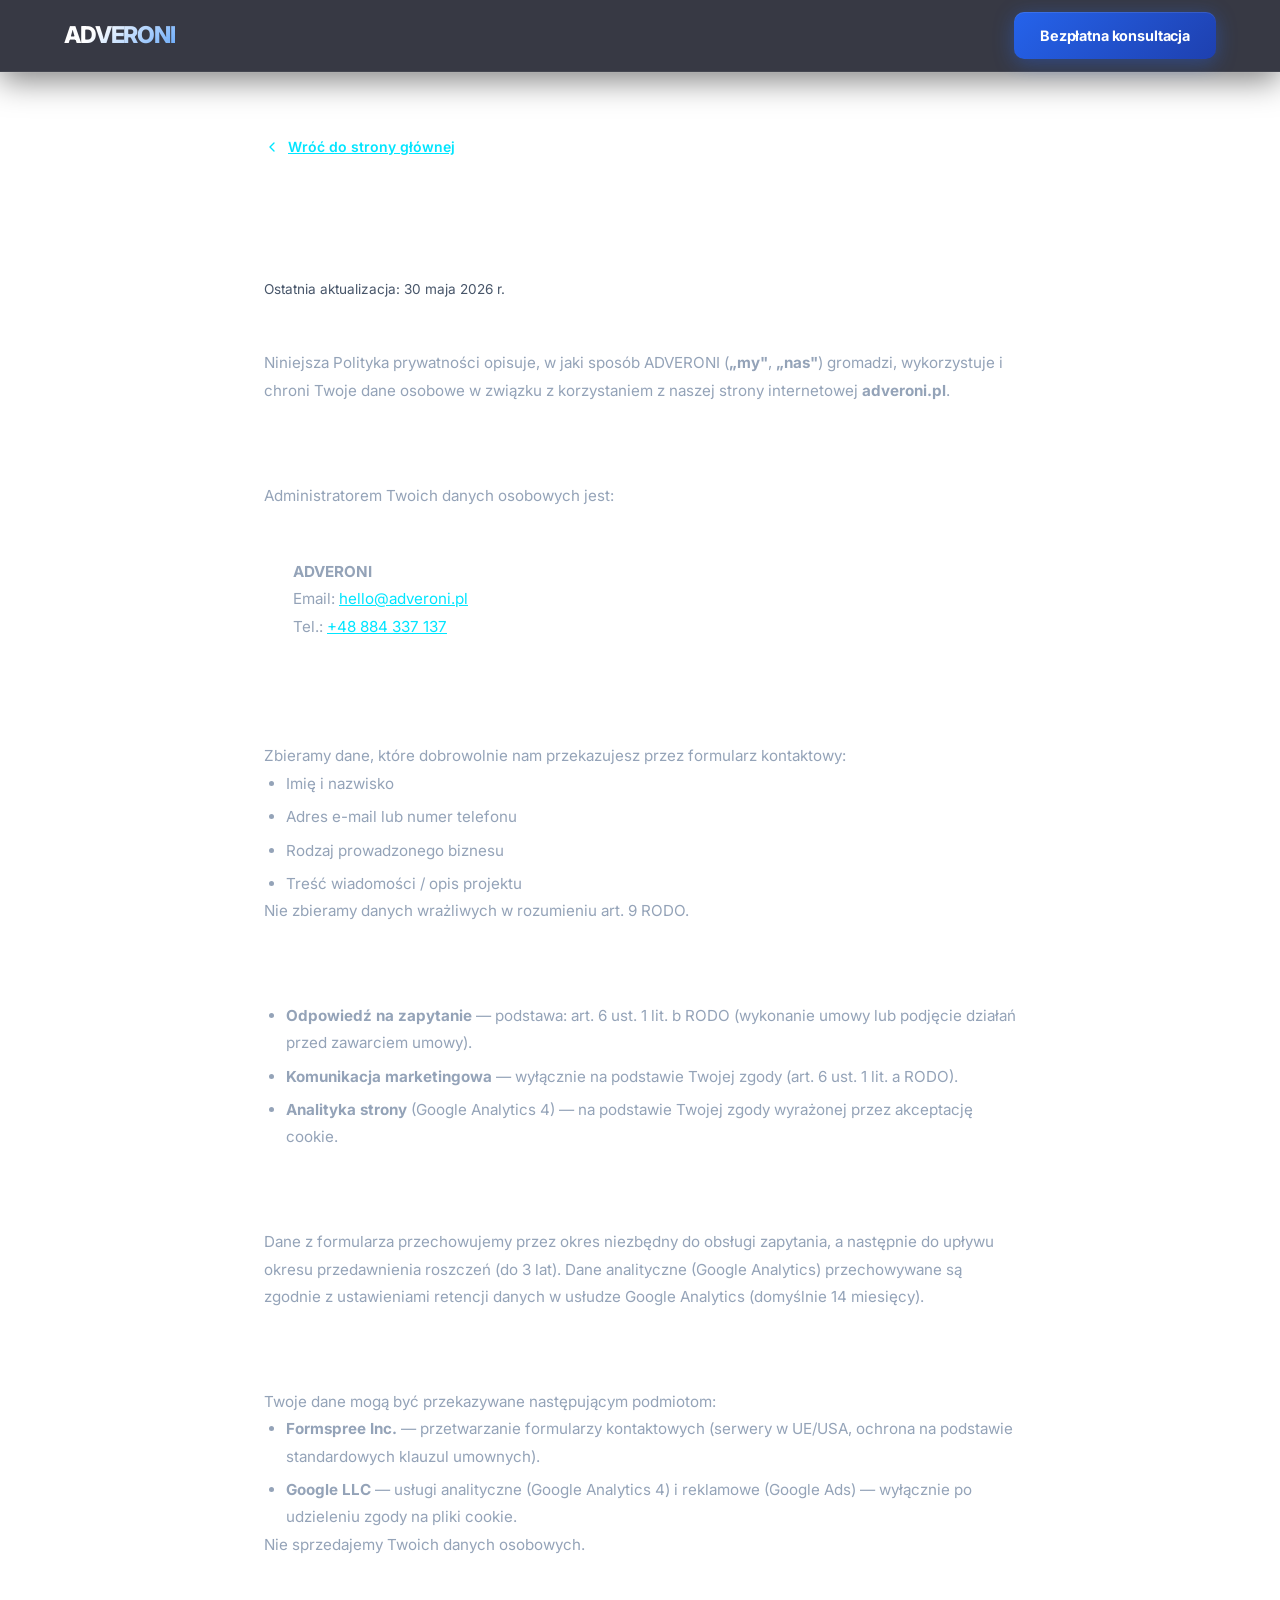
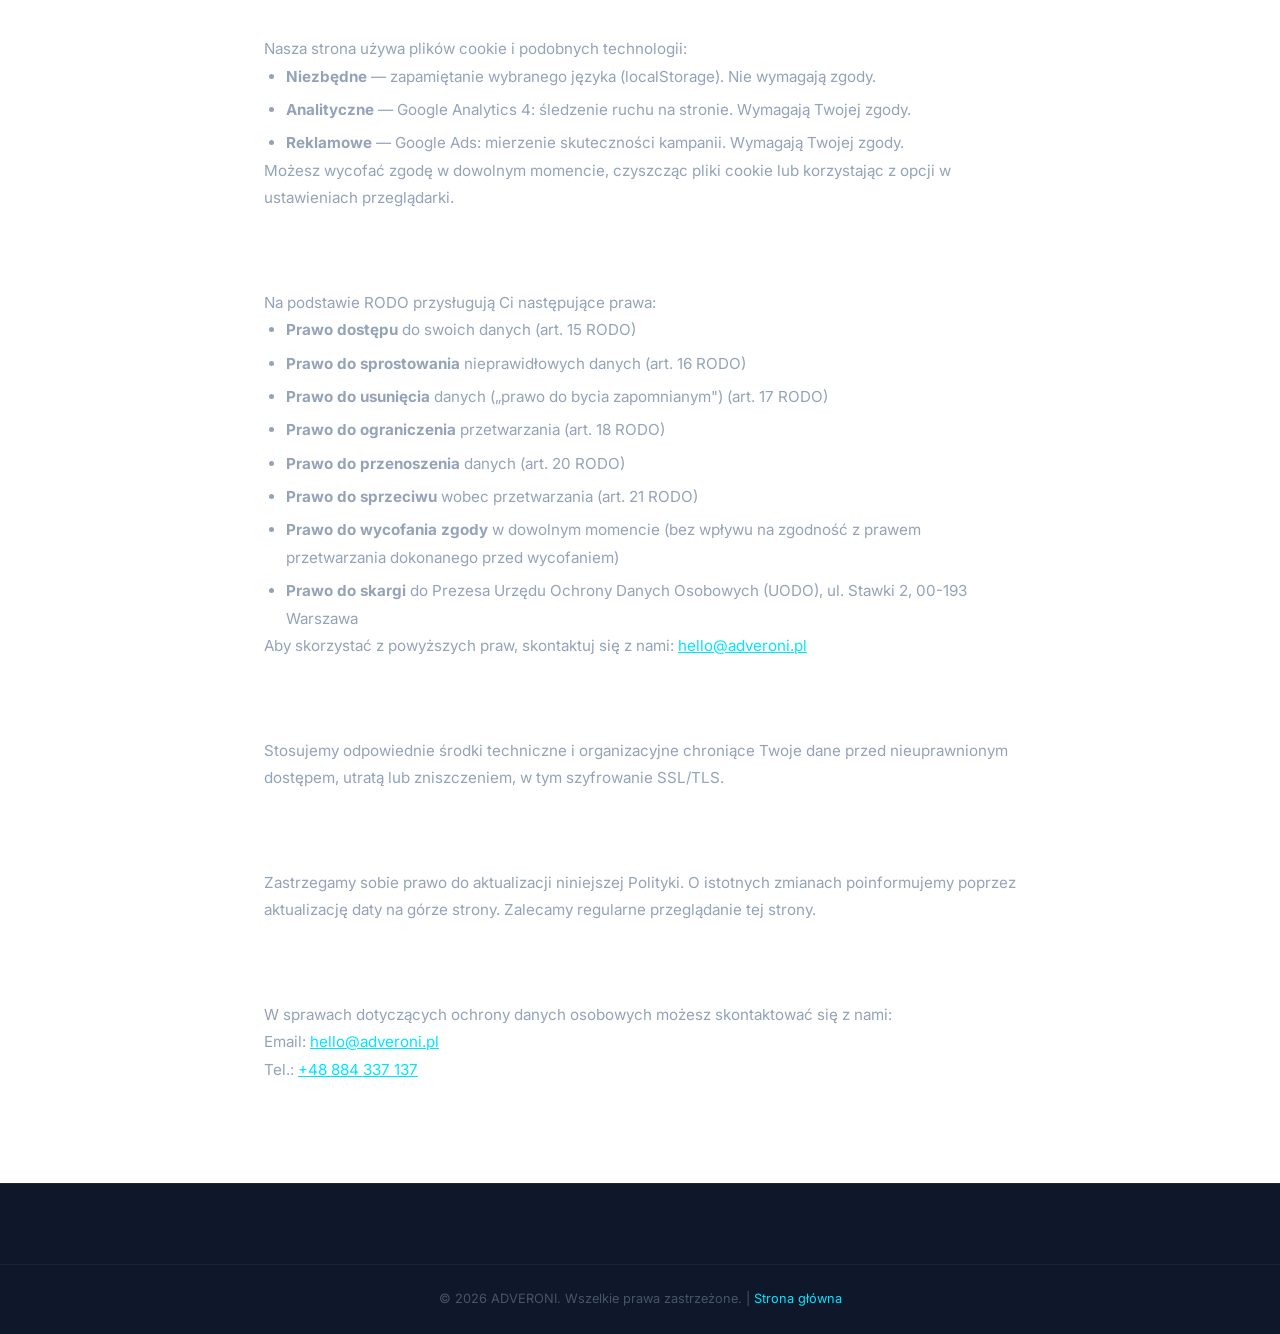
==== commit f688c4ef: "Fix favicon: remove old flat-A SVG, unify icon set, bust cache Root cause: browsers prefer the SVG i" ====
--- a/privacy-policy.html
+++ b/privacy-policy.html
@@ -7,7 +7,10 @@
   <meta name="robots" content="noindex, follow" />
   <title>Polityka prywatności — ADVERONI</title>
   <link rel="canonical" href="https://adveroni.pl/privacy-policy.html" />
-  <link rel="icon" type="image/jpeg" href="icon.jpg" />
+  <link rel="icon" href="/favicon.ico?v=3" sizes="48x48" />
+  <link rel="icon" href="/favicon-32.png?v=3" type="image/png" sizes="32x32" />
+  <link rel="apple-touch-icon" href="/favicon-180.png?v=3" />
+  <link rel="manifest" href="site.webmanifest" />
   <meta name="theme-color" content="#050816" />
   <link rel="preconnect" href="https://fonts.googleapis.com" />
   <link rel="preconnect" href="https://fonts.gstatic.com" crossorigin />
--- a/adveroni.css
+++ b/adveroni.css
@@ -485,23 +485,69 @@
   background: rgba(255,255,255,.1);
 }
 
-/* ── Hero Mockup ── */
+/* ── Hero Visual ── */
 .hero__visual {
   position: relative;
   display: flex;
   align-items: center;
   justify-content: center;
+  min-height: 400px;
 }
 .hero__visual::after {
   content: '';
   position: absolute;
-  bottom: 6%; left: 50%;
+  bottom: 0; left: 50%;
   transform: translateX(-50%);
-  width: 300px; height: 80px;
-  background: radial-gradient(ellipse, rgba(37,99,235,.5) 0%, transparent 70%);
-  filter: blur(30px);
+  width: 340px; height: 100px;
+  background: radial-gradient(ellipse, rgba(34,116,255,.45) 0%, transparent 70%);
+  filter: blur(40px);
   z-index: 0;
   pointer-events: none;
+}
+
+/* ── Hero Orb — 3D wireframe animated blob ── */
+.hero-orb {
+  position: relative;
+  width: min(460px, 100%);
+  aspect-ratio: 1;
+  z-index: 1;
+}
+.hero-orb__canvas {
+  position: absolute;
+  inset: 0;
+  width: 100%;
+  height: 100%;
+}
+.hero-orb__static {
+  position: absolute;
+  inset: 8%;
+  border-radius: 50%;
+  background: radial-gradient(circle at 38% 35%,
+    rgba(0,229,255,.26) 0%,
+    rgba(34,116,255,.20) 28%,
+    rgba(99,102,241,.13) 56%,
+    transparent 78%);
+  box-shadow:
+    0 0 70px rgba(34,116,255,.28),
+    0 0 130px rgba(139,92,246,.13),
+    inset 0 0 40px rgba(0,229,255,.08);
+  display: none;
+}
+.hero-orb__static::after {
+  content: '';
+  position: absolute;
+  inset: 12%;
+  border-radius: 50%;
+  border: 1px solid rgba(0,229,255,.25);
+  box-shadow: 0 0 20px rgba(0,229,255,.15);
+}
+@media (prefers-reduced-motion: reduce) {
+  .hero-orb__canvas { display: none; }
+  .hero-orb__static { display: block; }
+}
+@media (max-width: 768px) {
+  .hero-orb { width: min(300px, 82vw); }
+  .hero__visual { min-height: 260px; }
 }
 .mockup {
   position: relative;
@@ -546,6 +592,9 @@
   font-size: .7rem;
   color: var(--text-muted);
   font-weight: 500;
+  display: flex;
+  align-items: center;
+  gap: 4px;
 }
 .mockup__screen { padding: 16px; }
 .ms-nav {
@@ -1933,3 +1982,1869 @@
   .contact-trust { gap: 8px; }
   .trust-item { font-size: .75rem; padding: 6px 12px; }
 }
+
+/* ══════════════════════════════════════
+   HERO VISUAL — Browser: Real Website Preview
+   ══════════════════════════════════════ */
+.mockup__screen.ms-website {
+  padding: 0;
+  overflow: hidden;
+  background: #080c1a;
+}
+
+/* Site navigation */
+.ms-web__nav {
+  display: flex;
+  align-items: center;
+  gap: 6px;
+  padding: 7px 12px;
+  background: rgba(8,12,26,.98);
+  border-bottom: 1px solid rgba(255,255,255,.07);
+}
+.ms-web__brand {
+  display: flex;
+  align-items: center;
+  gap: 4px;
+  font-size: 8.5px;
+  font-weight: 700;
+  color: #fff;
+  font-family: var(--font-head);
+  white-space: nowrap;
+  flex-shrink: 0;
+}
+.ms-web__brand-dot {
+  width: 6px; height: 6px;
+  border-radius: 50%;
+  background: #c084fc;
+  flex-shrink: 0;
+  box-shadow: 0 0 6px rgba(192,132,252,.6);
+}
+.ms-web__nav-items {
+  display: flex;
+  gap: 10px;
+  flex: 1;
+  justify-content: center;
+}
+.ms-web__nav-items span {
+  font-size: 6.5px;
+  color: rgba(255,255,255,.4);
+  font-family: var(--font-head);
+}
+.ms-web__nav-cta {
+  font-size: 6.5px;
+  font-weight: 600;
+  padding: 3px 9px;
+  border-radius: 4px;
+  background: linear-gradient(135deg, #c084fc, #a855f7);
+  color: #fff;
+  font-family: var(--font-head);
+  white-space: nowrap;
+  flex-shrink: 0;
+  box-shadow: 0 2px 8px rgba(168,85,247,.3);
+}
+
+/* Hero section of the preview website */
+.ms-web__hero {
+  position: relative;
+  padding: 16px 14px 14px;
+  background: linear-gradient(135deg, #0c0520 0%, #1a0d40 50%, #0d1635 100%);
+  overflow: hidden;
+  border-bottom: 1px solid rgba(255,255,255,.06);
+}
+.ms-web__hero-content { position: relative; z-index: 1; }
+.ms-web__pill {
+  display: inline-block;
+  font-size: 5.5px;
+  font-weight: 700;
+  color: #F59E0B;
+  background: rgba(245,158,11,.1);
+  border: 1px solid rgba(245,158,11,.25);
+  border-radius: 100px;
+  padding: 2px 7px;
+  margin-bottom: 7px;
+  font-family: var(--font-head);
+  letter-spacing: .04em;
+  text-transform: uppercase;
+}
+.ms-web__h1 {
+  font-size: 15px;
+  font-weight: 700;
+  color: #fff;
+  line-height: 1.15;
+  margin-bottom: 5px;
+  font-family: var(--font-head);
+  letter-spacing: -.03em;
+}
+.ms-web__h1-accent {
+  background: linear-gradient(135deg, #c084fc, #818cf8);
+  -webkit-background-clip: text;
+  -webkit-text-fill-color: transparent;
+  background-clip: text;
+}
+.ms-web__sub {
+  font-size: 7px;
+  color: rgba(255,255,255,.45);
+  margin-bottom: 10px;
+  font-family: var(--font-head);
+}
+.ms-web__cta {
+  display: inline-flex;
+  align-items: center;
+  font-size: 7px;
+  font-weight: 700;
+  padding: 5px 13px;
+  background: linear-gradient(135deg, #c084fc, #a855f7);
+  border-radius: 5px;
+  color: #fff;
+  font-family: var(--font-head);
+  box-shadow: 0 3px 10px rgba(168,85,247,.35);
+}
+.ms-web__hero-glow {
+  position: absolute;
+  top: -20px; right: -30px;
+  width: 140px; height: 140px;
+  background: radial-gradient(circle, rgba(192,132,252,.32) 0%, rgba(99,102,241,.15) 45%, transparent 70%);
+  filter: blur(18px);
+  pointer-events: none;
+}
+
+/* Services strip — shows what Adveroni builds */
+.ms-web__services {
+  display: grid;
+  grid-template-columns: repeat(3, 1fr);
+  border-bottom: 1px solid rgba(255,255,255,.06);
+}
+.ms-web__svc {
+  display: flex;
+  flex-direction: column;
+  align-items: center;
+  padding: 10px 6px;
+  gap: 5px;
+  border-right: 1px solid rgba(255,255,255,.05);
+  background: rgba(255,255,255,.018);
+}
+.ms-web__svc:last-child { border-right: none; }
+.ms-web__svc-ico {
+  width: 22px; height: 22px;
+  border-radius: 6px;
+  display: flex;
+  align-items: center;
+  justify-content: center;
+}
+.ms-web__svc-ico--blue  { background: rgba(37,99,235,.15);  color: #60a5fa; border: 1px solid rgba(37,99,235,.2); }
+.ms-web__svc-ico--green { background: rgba(52,168,83,.15);  color: #4ade80; border: 1px solid rgba(52,168,83,.22); }
+.ms-web__svc-ico--orange{ background: rgba(245,158,11,.1);  color: #fbbf24; border: 1px solid rgba(245,158,11,.2); }
+.ms-web__svc-ico svg { display: block; }
+.ms-web__svc-name {
+  font-size: 6px;
+  font-weight: 600;
+  color: rgba(255,255,255,.45);
+  font-family: var(--font-head);
+  text-align: center;
+  white-space: nowrap;
+}
+
+/* Stats bar */
+.ms-web__stats {
+  display: flex;
+  align-items: center;
+  padding: 8px 12px;
+  background: rgba(255,255,255,.018);
+}
+.ms-web__stat { flex: 1; text-align: center; }
+.ms-web__stat b {
+  display: block;
+  font-family: var(--font-head);
+  font-size: 11px;
+  font-weight: 700;
+  color: #fff;
+  letter-spacing: -.03em;
+  line-height: 1;
+  margin-bottom: 2px;
+}
+.ms-web__stat small {
+  display: block;
+  font-size: 5.5px;
+  color: rgba(255,255,255,.32);
+  font-family: var(--font-head);
+  text-transform: uppercase;
+  letter-spacing: .06em;
+}
+.ms-web__stat-sep {
+  width: 1px; height: 22px;
+  background: rgba(255,255,255,.07);
+}
+
+/* ══════════════════════════════════════
+   HERO VISUAL — Phone: Google Business Profile
+   ══════════════════════════════════════ */
+.mockup__phone-screen.ms-gmaps {
+  padding: 0;
+  overflow: hidden;
+  display: flex;
+  flex-direction: column;
+  background: #0a1020;
+}
+
+/* Google search bar */
+.ms-gm__bar {
+  display: flex;
+  align-items: center;
+  gap: 4px;
+  padding: 5px;
+  background: #111827;
+  border-bottom: 1px solid rgba(255,255,255,.07);
+  flex-shrink: 0;
+}
+.ms-gm__g {
+  width: 14px; height: 14px;
+  border-radius: 50%;
+  background: conic-gradient(#4285F4 0deg 120deg, #34A853 120deg 210deg, #FBBC05 210deg 270deg, #EA4335 270deg 360deg);
+  font-family: var(--font-head);
+  font-size: 7px;
+  font-weight: 900;
+  color: #fff;
+  display: flex;
+  align-items: center;
+  justify-content: center;
+  flex-shrink: 0;
+}
+.ms-gm__search {
+  flex: 1;
+  font-size: 5.5px;
+  color: rgba(255,255,255,.32);
+  background: rgba(255,255,255,.07);
+  border-radius: 8px;
+  padding: 2px 5px;
+  font-family: var(--font-head);
+  white-space: nowrap;
+  overflow: hidden;
+}
+
+/* Map area */
+.ms-gm__map {
+  flex: 1;
+  min-height: 46px;
+  background:
+    linear-gradient(rgba(37,99,235,.045) 1px, transparent 1px),
+    linear-gradient(90deg, rgba(37,99,235,.045) 1px, transparent 1px),
+    linear-gradient(180deg, #0d1f38 0%, #0a1825 100%);
+  background-size: 10px 10px, 10px 10px, auto;
+  position: relative;
+  display: flex;
+  align-items: center;
+  justify-content: center;
+}
+.ms-gm__road {
+  position: absolute;
+  background: rgba(255,255,255,.1);
+}
+.ms-gm__road--h { top: 50%; left: 0; right: 0; height: 1.5px; transform: translateY(-50%); }
+.ms-gm__road--v { left: 38%; top: 0; bottom: 0; width: 1.5px; }
+.ms-gm__pin {
+  position: relative;
+  z-index: 1;
+  display: flex;
+  flex-direction: column;
+  align-items: center;
+  filter: drop-shadow(0 2px 4px rgba(234,67,53,.4));
+}
+.ms-gm__pin-shadow {
+  width: 8px; height: 3px;
+  background: rgba(0,0,0,.3);
+  border-radius: 50%;
+  margin-top: -1px;
+  filter: blur(1px);
+}
+
+/* Business info card */
+.ms-gm__card {
+  padding: 6px 6px 8px;
+  background: rgba(15,23,42,.97);
+  border-top: 1px solid rgba(255,255,255,.08);
+  flex-shrink: 0;
+}
+.ms-gm__name {
+  font-size: 7.5px;
+  font-weight: 700;
+  color: #fff;
+  font-family: var(--font-head);
+  margin-bottom: 2px;
+  white-space: nowrap;
+  overflow: hidden;
+  text-overflow: ellipsis;
+  letter-spacing: -.01em;
+}
+.ms-gm__stars {
+  font-size: 7px;
+  color: #F59E0B;
+  margin-bottom: 2px;
+  letter-spacing: 1px;
+}
+.ms-gm__stars span { color: rgba(255,255,255,.32); font-size: 6px; }
+.ms-gm__open {
+  font-size: 6px;
+  color: #4ade80;
+  font-weight: 600;
+  font-family: var(--font-head);
+  margin-bottom: 5px;
+}
+.ms-gm__actions { display: flex; gap: 3px; }
+.ms-gm__actions span {
+  flex: 1;
+  text-align: center;
+  padding: 4px 2px;
+  border: 1px solid rgba(255,255,255,.1);
+  border-radius: 4px;
+  font-size: 5.5px;
+  font-weight: 600;
+  color: rgba(96,165,250,.8);
+  font-family: var(--font-head);
+  white-space: nowrap;
+  background: rgba(96,165,250,.06);
+}
+
+/* ══════════════════════════════════════
+   HERO VISUAL — Floating Badge Variants
+   ══════════════════════════════════════ */
+.adv-tag--brand {
+  background: linear-gradient(135deg, rgba(37,99,235,.2), rgba(10,18,40,.96));
+  border-color: rgba(37,99,235,.45);
+  color: var(--accent3);
+  font-weight: 700;
+  letter-spacing: .05em;
+  text-transform: uppercase;
+  font-size: .68rem;
+}
+.adv-tag--brand svg { color: var(--accent); }
+
+.adv-tag__g {
+  width: 16px; height: 16px;
+  border-radius: 50%;
+  background: conic-gradient(#4285F4 0deg 120deg, #34A853 120deg 210deg, #FBBC05 210deg 270deg, #EA4335 270deg 360deg);
+  font-family: var(--font-head);
+  font-size: 8px;
+  font-weight: 900;
+  color: #fff;
+  display: flex;
+  align-items: center;
+  justify-content: center;
+  flex-shrink: 0;
+}
+
+/* ══════════════════════════════════════
+   HERO VISUAL — Light-themed website preview
+   ══════════════════════════════════════ */
+.mockup__screen.ms-lw {
+  padding: 0;
+  overflow: hidden;
+  background: #f8fafc;
+}
+
+/* White nav bar */
+.ms-lw__nav {
+  display: flex;
+  align-items: center;
+  padding: 8px 12px;
+  background: #fff;
+  border-bottom: 1px solid #e2e8f0;
+  gap: 10px;
+}
+.ms-lw__brand {
+  display: flex;
+  align-items: center;
+  gap: 5px;
+  flex-shrink: 0;
+}
+.ms-lw__brand-ico {
+  width: 16px; height: 16px;
+  background: linear-gradient(135deg, #2563eb, #3b82f6);
+  border-radius: 4px;
+  color: #fff;
+  font-size: 9px;
+  font-weight: 800;
+  font-family: var(--font-head);
+  display: flex;
+  align-items: center;
+  justify-content: center;
+}
+.ms-lw__brand span {
+  font-size: 8px;
+  font-weight: 700;
+  color: #0f172a;
+  font-family: var(--font-head);
+  white-space: nowrap;
+}
+.ms-lw__links {
+  display: flex;
+  gap: 10px;
+  flex: 1;
+  justify-content: center;
+}
+.ms-lw__links span {
+  font-size: 6.5px;
+  color: #64748b;
+  font-family: var(--font-head);
+}
+.ms-lw__btn {
+  font-size: 6.5px;
+  font-weight: 700;
+  padding: 4px 10px;
+  background: #2563eb;
+  color: #fff;
+  border-radius: 4px;
+  font-family: var(--font-head);
+  white-space: nowrap;
+  flex-shrink: 0;
+}
+
+/* Light blue hero area */
+.ms-lw__hero {
+  background: linear-gradient(135deg, #eff6ff 0%, #dbeafe 65%, #bfdbfe 100%);
+  padding: 14px 14px 12px;
+  display: flex;
+  gap: 10px;
+  align-items: center;
+  border-bottom: 1px solid #dbeafe;
+}
+.ms-lw__hero-body { flex: 1; }
+.ms-lw__pill {
+  display: inline-flex;
+  align-items: center;
+  font-size: 5.5px;
+  font-weight: 600;
+  color: #92400e;
+  background: #fff;
+  border-radius: 20px;
+  padding: 2px 7px;
+  margin-bottom: 6px;
+  box-shadow: 0 1px 3px rgba(0,0,0,.08);
+  font-family: var(--font-head);
+  white-space: nowrap;
+}
+.ms-lw__h1 {
+  font-size: 13px;
+  font-weight: 800;
+  color: #0f172a;
+  font-family: var(--font-head);
+  line-height: 1.2;
+  letter-spacing: -.03em;
+  margin-bottom: 8px;
+}
+.ms-lw__h1 span { color: #2563eb; }
+.ms-lw__cta {
+  display: inline-flex;
+  align-items: center;
+  font-size: 7px;
+  font-weight: 700;
+  padding: 5px 12px;
+  background: #2563eb;
+  border-radius: 5px;
+  color: #fff;
+  font-family: var(--font-head);
+  box-shadow: 0 3px 10px rgba(37,99,235,.35);
+}
+
+/* Hero image — decorative blue block */
+.ms-lw__hero-img {
+  flex-shrink: 0;
+  width: 78px;
+  height: 68px;
+}
+.ms-lw__hero-shape {
+  width: 100%;
+  height: 100%;
+  background: linear-gradient(145deg, #2563eb 0%, #1d4ed8 50%, #1e40af 100%);
+  border-radius: 10px;
+  position: relative;
+  overflow: hidden;
+  box-shadow: 0 8px 20px rgba(37,99,235,.4);
+}
+.ms-lw__shape-circ {
+  position: absolute;
+  border-radius: 50%;
+  background: rgba(255,255,255,.15);
+}
+.ms-lw__shape-circ--1 { width: 50px; height: 50px; top: -16px; right: -16px; }
+.ms-lw__shape-circ--2 { width: 30px; height: 30px; bottom: -10px; left: -8px; background: rgba(255,255,255,.1); }
+.ms-lw__shape-bar {
+  position: absolute;
+  bottom: 14px; left: 10px; right: 10px;
+  height: 3px;
+  background: rgba(255,255,255,.25);
+  border-radius: 2px;
+}
+.ms-lw__shape-bar::before {
+  content: '';
+  position: absolute;
+  top: -6px; left: 0; right: 30%;
+  height: 3px;
+  background: rgba(255,255,255,.2);
+  border-radius: 2px;
+}
+
+/* Services strip */
+.ms-lw__svcs {
+  display: grid;
+  grid-template-columns: repeat(3, 1fr);
+  background: #fff;
+  border-bottom: 1px solid #f1f5f9;
+}
+.ms-lw__svc {
+  display: flex;
+  flex-direction: column;
+  align-items: center;
+  padding: 8px 4px;
+  gap: 4px;
+  border-right: 1px solid #f1f5f9;
+}
+.ms-lw__svc:last-child { border-right: none; }
+.ms-lw__svc-ico {
+  width: 22px; height: 22px;
+  border-radius: 6px;
+  display: flex;
+  align-items: center;
+  justify-content: center;
+}
+.ms-lw__svc-ico--b { background: rgba(37,99,235,.1);  color: #2563eb; border: 1px solid rgba(37,99,235,.15); }
+.ms-lw__svc-ico--g { background: rgba(52,168,83,.1);  color: #16a34a; border: 1px solid rgba(52,168,83,.15); }
+.ms-lw__svc-ico--o { background: rgba(245,158,11,.1); color: #d97706; border: 1px solid rgba(245,158,11,.15); }
+.ms-lw__svc-ico svg { display: block; }
+.ms-lw__svc span {
+  font-size: 5.5px;
+  font-weight: 600;
+  color: #64748b;
+  font-family: var(--font-head);
+  text-align: center;
+  white-space: nowrap;
+}
+
+/* Stats bar */
+.ms-lw__stats {
+  display: flex;
+  align-items: center;
+  padding: 8px 12px;
+  background: #fff;
+}
+.ms-lw__stat { flex: 1; text-align: center; }
+.ms-lw__stat b {
+  display: block;
+  font-family: var(--font-head);
+  font-size: 11px;
+  font-weight: 800;
+  color: #0f172a;
+  letter-spacing: -.03em;
+  line-height: 1;
+  margin-bottom: 2px;
+}
+.ms-lw__stat small {
+  display: block;
+  font-size: 5.5px;
+  color: #94a3b8;
+  font-family: var(--font-head);
+  text-transform: uppercase;
+  letter-spacing: .06em;
+}
+.ms-lw__stat-sep { width: 1px; height: 22px; background: #e2e8f0; }
+
+/* ══════════════════════════════════════
+   HERO VISUAL — Phone: Google Business (light mode)
+   ══════════════════════════════════════ */
+.mockup__phone-screen.ms-gbp {
+  padding: 0;
+  overflow: hidden;
+  display: flex;
+  flex-direction: column;
+  background: #fff;
+}
+
+/* Search bar */
+.ms-gbp__bar {
+  display: flex;
+  align-items: center;
+  gap: 4px;
+  padding: 5px;
+  background: #fff;
+  border-bottom: 1px solid #e2e8f0;
+  flex-shrink: 0;
+}
+.ms-gbp__g {
+  width: 14px; height: 14px;
+  border-radius: 50%;
+  background: conic-gradient(#4285F4 0deg 120deg, #34A853 120deg 210deg, #FBBC05 210deg 270deg, #EA4335 270deg 360deg);
+  font-family: var(--font-head);
+  font-size: 7px;
+  font-weight: 900;
+  color: #fff;
+  display: flex;
+  align-items: center;
+  justify-content: center;
+  flex-shrink: 0;
+}
+.ms-gbp__search {
+  flex: 1;
+  font-size: 5.5px;
+  color: #475569;
+  background: #f1f5f9;
+  border-radius: 8px;
+  padding: 2px 5px;
+  font-family: var(--font-head);
+  white-space: nowrap;
+  overflow: hidden;
+}
+
+/* Map — light Google Maps style */
+.ms-gbp__map {
+  flex: 1;
+  min-height: 46px;
+  background:
+    linear-gradient(rgba(100,160,80,.12) 1px, transparent 1px),
+    linear-gradient(90deg, rgba(100,160,80,.12) 1px, transparent 1px),
+    linear-gradient(180deg, #e8f5e9 0%, #c8e6c9 100%);
+  background-size: 10px 10px, 10px 10px, auto;
+  position: relative;
+  display: flex;
+  align-items: center;
+  justify-content: center;
+}
+.ms-gbp__road {
+  position: absolute;
+  background: rgba(255,255,255,.85);
+}
+.ms-gbp__road--h { top: 50%; left: 0; right: 0; height: 2px; transform: translateY(-50%); }
+.ms-gbp__road--v { left: 38%; top: 0; bottom: 0; width: 2px; }
+.ms-gbp__pin {
+  position: relative;
+  z-index: 1;
+  display: flex;
+  flex-direction: column;
+  align-items: center;
+  filter: drop-shadow(0 2px 4px rgba(234,67,53,.4));
+}
+.ms-gbp__pin-shadow {
+  width: 8px; height: 3px;
+  background: rgba(0,0,0,.2);
+  border-radius: 50%;
+  margin-top: -1px;
+  filter: blur(1px);
+}
+
+/* Business card — white */
+.ms-gbp__card {
+  padding: 6px 6px 8px;
+  background: #fff;
+  border-top: 1px solid #e2e8f0;
+  flex-shrink: 0;
+}
+.ms-gbp__name {
+  font-size: 7.5px;
+  font-weight: 700;
+  color: #0f172a;
+  font-family: var(--font-head);
+  margin-bottom: 2px;
+  white-space: nowrap;
+  overflow: hidden;
+  text-overflow: ellipsis;
+  letter-spacing: -.01em;
+}
+.ms-gbp__stars {
+  font-size: 7px;
+  color: #F59E0B;
+  margin-bottom: 2px;
+  letter-spacing: 1px;
+}
+.ms-gbp__stars span { color: #64748b; font-size: 6px; }
+.ms-gbp__open {
+  font-size: 6px;
+  color: #16a34a;
+  font-weight: 600;
+  font-family: var(--font-head);
+  margin-bottom: 5px;
+}
+.ms-gbp__actions { display: flex; gap: 3px; }
+.ms-gbp__actions span {
+  flex: 1;
+  text-align: center;
+  padding: 4px 2px;
+  border: 1px solid #dbeafe;
+  border-radius: 4px;
+  font-size: 5.5px;
+  font-weight: 600;
+  color: #2563eb;
+  font-family: var(--font-head);
+  white-space: nowrap;
+  background: #eff6ff;
+}
+
+/* ══════════════════════════════════════════════════════════════
+   PREMIUM AGENCY REDESIGN — Light alternating sections
+   ══════════════════════════════════════════════════════════════ */
+
+/* Page base — white so light sections look clean */
+body { background: #fff; }
+
+/* Reduced spacing globally */
+.sec-head { margin-bottom: 48px; }
+
+.services, .why, .pricing, .support,
+.gbp, .portfolio, .reviews, .faq, .contact {
+  padding-top: 72px;
+  padding-bottom: 72px;
+}
+
+/* Hero — reduce height 25% */
+.hero { padding: calc(var(--header-h) + 60px) 0 80px; }
+
+/* ── Ticker ── */
+.ticker {
+  background: #f8fafc;
+  border-top: 1px solid #e2e8f0;
+  border-bottom: 1px solid #e2e8f0;
+}
+.ticker__label { color: #94a3b8; }
+.chip { background: #fff; border-color: #e2e8f0; color: #374151; }
+.chip:hover { border-color: #bfdbfe; color: #2563eb; background: #eff6ff; box-shadow: none; }
+
+/* ══════════════════════════════════════
+   SERVICES — white
+   ══════════════════════════════════════ */
+.services { background: #ffffff; }
+.services .sec-tag  { background: rgba(37,99,235,.07); border-color: rgba(37,99,235,.18); color: #2563eb; }
+.services .sec-title { color: #0f172a; }
+.services .sec-sub   { color: #64748b; }
+
+.svc-card {
+  background: #ffffff;
+  border-color: #e8edf5;
+  box-shadow: 0 2px 10px rgba(0,0,0,.05), 0 1px 2px rgba(0,0,0,.03);
+}
+.svc-card:hover {
+  border-color: #bfdbfe;
+  box-shadow: 0 8px 30px rgba(37,99,235,.1), 0 2px 6px rgba(0,0,0,.04);
+  background: #fff;
+  transform: translateY(-5px);
+}
+.svc-card::after { display: none; }
+.svc-card--accent { background: #f0f7ff; border-color: #bfdbfe; }
+.svc-card--accent:hover { background: #e8f1ff; border-color: #93c5fd; }
+.svc-card__icon { background: rgba(37,99,235,.08); border-color: rgba(37,99,235,.14); color: #2563eb; }
+.svc-card:hover .svc-card__icon { background: rgba(37,99,235,.13); box-shadow: 0 0 16px rgba(37,99,235,.18); }
+.svc-card__title { color: #0f172a; }
+.svc-card__text  { color: #64748b; }
+.svc-card__link  {
+  display: inline-block;
+  margin-top: 14px;
+  font-size: .875rem;
+  font-weight: 600;
+  color: #2563eb;
+  font-family: var(--font-head);
+  transition: color .2s;
+}
+.svc-card__link:hover { color: #1d4ed8; }
+
+/* ══════════════════════════════════════
+   WHY US — light gray
+   ══════════════════════════════════════ */
+.why { background: #f7f9fc; }
+.why .sec-tag   { background: rgba(37,99,235,.07); border-color: rgba(37,99,235,.18); color: #2563eb; }
+.why .sec-title { color: #0f172a; }
+
+.why-item {
+  background: #ffffff;
+  border-color: #e8edf5;
+  box-shadow: 0 1px 6px rgba(0,0,0,.05);
+}
+.why-item:hover {
+  background: #ffffff;
+  border-color: #bfdbfe;
+  box-shadow: 0 8px 24px rgba(37,99,235,.08);
+  transform: translateY(-4px);
+}
+.why-item__icon { background: rgba(37,99,235,.08); border-color: rgba(37,99,235,.14); color: #2563eb; }
+.why-item:hover .why-item__icon { box-shadow: 0 0 14px rgba(37,99,235,.18); }
+.why-item h3 { color: #0f172a; }
+.why-item p  { color: #64748b; }
+
+/* ══════════════════════════════════════
+   PRICING — white
+   ══════════════════════════════════════ */
+.pricing { background: #ffffff; }
+.pricing .sec-tag   { background: rgba(37,99,235,.07); border-color: rgba(37,99,235,.18); color: #2563eb; }
+.pricing .sec-title { color: #0f172a; }
+.pricing .sec-sub   { color: #64748b; }
+
+.price-card {
+  background: #ffffff;
+  border-color: #e8edf5;
+  box-shadow: 0 2px 12px rgba(0,0,0,.06);
+}
+.price-card:hover {
+  border-color: #bfdbfe;
+  box-shadow: 0 8px 32px rgba(37,99,235,.1);
+}
+.price-card--feat {
+  background: linear-gradient(145deg, #eff6ff 0%, #ffffff 65%);
+  border-color: #93c5fd;
+  box-shadow: 0 8px 40px rgba(37,99,235,.15);
+}
+.price-card--feat:hover { box-shadow: 0 12px 48px rgba(37,99,235,.2); }
+.price-card__name { color: #2563eb; }
+.price-card--feat .price-card__name { color: #1d4ed8; }
+.price-card__amt  { color: #0f172a; }
+.price-card__cur  { color: #64748b; }
+.price-card__desc { color: #64748b; }
+.price-card__list li { color: #374151; }
+.price-card__list li::before { color: #2563eb; }
+.price-card--feat .price-card__list li { color: #1e293b; }
+.price-card--feat .price-card__list li::before { color: #1d4ed8; }
+
+.urgency-note {
+  background: rgba(37,99,235,.07);
+  border-color: rgba(37,99,235,.2);
+}
+.urgency-note span:last-child { color: #2563eb; }
+.urgency-note__dot { background: #2563eb; box-shadow: 0 0 8px rgba(37,99,235,.4); }
+
+.section-cta-note { color: #64748b; }
+.section-cta-note a { color: #2563eb; }
+
+.pricing .btn--outline,
+.support .btn--outline {
+  border-color: #e2e8f0;
+  color: #374151;
+  background: #fff;
+  backdrop-filter: none;
+}
+.pricing .btn--outline:hover,
+.support .btn--outline:hover {
+  border-color: #2563eb;
+  color: #2563eb;
+  box-shadow: none;
+}
+
+/* ══════════════════════════════════════
+   MONTHLY SUPPORT — light gray
+   ══════════════════════════════════════ */
+.support { background: #f7f9fc; }
+.support .sec-tag   { background: rgba(37,99,235,.07); border-color: rgba(37,99,235,.18); color: #2563eb; }
+.support .sec-title { color: #0f172a; }
+.support .sec-sub   { color: #64748b; }
+
+.sup-card {
+  background: #ffffff;
+  border-color: #e8edf5;
+  box-shadow: 0 2px 10px rgba(0,0,0,.05);
+}
+.sup-card:hover {
+  border-color: #bfdbfe;
+  box-shadow: 0 8px 28px rgba(37,99,235,.1);
+}
+.sup-card--feat {
+  background: linear-gradient(145deg, #eff6ff 0%, #ffffff 65%);
+  border-color: #93c5fd;
+  box-shadow: 0 4px 20px rgba(37,99,235,.12);
+}
+.sup-card__name { color: #2563eb; }
+.sup-card--feat .sup-card__name { color: #1d4ed8; }
+.sup-card__amt  { color: #0f172a; }
+.sup-card__per  { color: #64748b; }
+.sup-card__list li { color: #374151; }
+.sup-card__list li::before { color: #2563eb; }
+.sup-card--feat .sup-card__list li::before { color: #1d4ed8; }
+
+/* ══════════════════════════════════════
+   GOOGLE BUSINESS — dark accent section
+   ══════════════════════════════════════ */
+.gbp { background: linear-gradient(135deg, #0c1527 0%, #1a3056 100%); }
+.gbp .sec-tag   { background: rgba(255,255,255,.09); border-color: rgba(255,255,255,.16); color: rgba(255,255,255,.85); }
+.gbp .sec-title, .gbp__content .sec-title { color: #ffffff; text-align: left; }
+.gbp .sec-sub,   .gbp__content .sec-sub   { color: rgba(255,255,255,.62); text-align: left; }
+.gbp-item__icon { background: rgba(255,255,255,.08); border-color: rgba(255,255,255,.12); color: #93c5fd; }
+.gbp-item strong { color: #fff; }
+.gbp-item p      { color: rgba(255,255,255,.62); }
+
+/* GBP Mockup — realistic white card */
+.gbp-mockup {
+  background: #fff;
+  border: none;
+  box-shadow: 0 24px 64px rgba(0,0,0,.35), 0 0 0 1px rgba(255,255,255,.06);
+}
+.gbp-mockup__top    { background: #f8fafc; border-bottom: 1px solid #e2e8f0; }
+.gbp-mockup__g      { background: conic-gradient(#4285F4 0deg 120deg,#34A853 120deg 210deg,#FBBC05 210deg 270deg,#EA4335 270deg 360deg); box-shadow: none; }
+.gbp-mockup__search { background: #fff; border: 1px solid #e2e8f0; color: #374151; }
+.gbp-mockup__card   { background: #fff; }
+.gbp-mockup__biz    { color: #0f172a; }
+.gbp-mockup__stars span { color: #64748b; }
+.gbp-mockup__meta        { color: #64748b; }
+.gbp-mockup__open        { color: #16a34a; }
+.gbp-mockup__actions span { border-color: #dbeafe; color: #2563eb; background: #eff6ff; }
+.gbp-mockup__actions span:hover { background: #dbeafe; border-color: #93c5fd; }
+
+/* ══════════════════════════════════════
+   PORTFOLIO — white
+   ══════════════════════════════════════ */
+.portfolio { background: #ffffff; }
+.portfolio .sec-tag   { background: rgba(37,99,235,.07); border-color: rgba(37,99,235,.18); color: #2563eb; }
+.portfolio .sec-title { color: #0f172a; }
+.portfolio .sec-sub   { color: #64748b; }
+
+.port-card {
+  background: #ffffff;
+  border-color: #e8edf5;
+  box-shadow: 0 2px 12px rgba(0,0,0,.07);
+}
+.port-card:hover {
+  border-color: #bfdbfe;
+  box-shadow: 0 12px 40px rgba(37,99,235,.1);
+  transform: translateY(-4px);
+}
+.port-card__body h3 { color: #0f172a; }
+.port-card__body p  { color: #64748b; }
+.port-card__tags span {
+  background: rgba(37,99,235,.07);
+  color: #2563eb;
+  border-color: rgba(37,99,235,.12);
+}
+
+/* Portfolio card img area — mini website mockups */
+.port-card__img {
+  height: 220px;
+  background: transparent;
+  overflow: hidden;
+  position: relative;
+  display: block;
+  padding: 0;
+}
+.port-card__img::before { display: none; }
+.port-card__cat {
+  position: absolute;
+  bottom: 12px; left: 12px; right: auto;
+  z-index: 10;
+  background: rgba(255,255,255,.95);
+  color: #0f172a;
+  border: 1px solid rgba(0,0,0,.08);
+  backdrop-filter: none;
+  box-shadow: 0 2px 8px rgba(0,0,0,.12);
+}
+
+/* ── Mini browser mockup (portfolio) ── */
+.pmock {
+  position: absolute;
+  inset: 0;
+  overflow: hidden;
+  display: flex;
+  flex-direction: column;
+}
+.pmock__bar {
+  height: 26px;
+  background: #1e293b;
+  display: flex;
+  align-items: center;
+  gap: 4px;
+  padding: 0 8px;
+  flex-shrink: 0;
+}
+.pmock__dot { width: 7px; height: 7px; border-radius: 50%; }
+.pmock__dot:nth-child(1) { background: #FF5F57; }
+.pmock__dot:nth-child(2) { background: #FFBD2E; }
+.pmock__dot:nth-child(3) { background: #28C840; }
+.pmock__url {
+  flex: 1;
+  background: rgba(255,255,255,.1);
+  border-radius: 3px;
+  height: 14px;
+  margin-left: 6px;
+  font-size: 6.5px;
+  color: rgba(255,255,255,.45);
+  display: flex;
+  align-items: center;
+  padding: 0 6px;
+  font-family: var(--font-head);
+  overflow: hidden;
+  white-space: nowrap;
+}
+.pmock__content {
+  flex: 1;
+  overflow: hidden;
+  display: flex;
+  flex-direction: column;
+}
+.pmock__nav {
+  height: 24px;
+  background: #fff;
+  border-bottom: 1px solid #f1f5f9;
+  display: flex;
+  align-items: center;
+  padding: 0 10px;
+  gap: 6px;
+  flex-shrink: 0;
+}
+.pmock__nav-logo { width: 30px; height: 10px; border-radius: 3px; }
+.pmock__nav-links { flex: 1; display: flex; gap: 6px; justify-content: center; }
+.pmock__nav-link { height: 6px; width: 22px; background: #e2e8f0; border-radius: 2px; }
+.pmock__nav-cta  { height: 12px; width: 32px; border-radius: 3px; }
+.pmock__hero {
+  flex: 1;
+  display: flex;
+  align-items: center;
+  padding: 10px 12px;
+  gap: 10px;
+}
+.pmock__hero-text { flex: 1; }
+.pmock__h1 { height: 10px; width: 88%; border-radius: 3px; margin-bottom: 5px; }
+.pmock__h2 { height: 10px; width: 65%; border-radius: 3px; margin-bottom: 8px; }
+.pmock__p  { height: 5px;  width: 82%; border-radius: 2px; margin-bottom: 3px; }
+.pmock__p2 { height: 5px;  width: 58%; border-radius: 2px; margin-bottom: 8px; }
+.pmock__btn { height: 14px; width: 58px; border-radius: 4px; }
+.pmock__hero-img { width: 66px; height: 66px; border-radius: 8px; flex-shrink: 0; }
+.pmock__strip {
+  display: flex;
+  gap: 4px;
+  padding: 6px 10px;
+  background: #f8fafc;
+  flex-shrink: 0;
+}
+.pmock__chip { flex: 1; height: 20px; border-radius: 5px; background: #fff; border: 1px solid #e2e8f0; }
+
+/* Card 1 — Bella Beauty (pink/rose) */
+.pmock__content--beauty { background: #fff; }
+.pmock__content--beauty .pmock__nav-logo { background: #fbcfe8; }
+.pmock__content--beauty .pmock__nav-cta  { background: #ec4899; }
+.pmock__content--beauty .pmock__hero     { background: linear-gradient(135deg,#fce7f3,#fdf2f8 60%,#fff); }
+.pmock__content--beauty .pmock__h1       { background: #0f172a; }
+.pmock__content--beauty .pmock__h2       { background: #1e293b; }
+.pmock__content--beauty .pmock__p,
+.pmock__content--beauty .pmock__p2       { background: #cbd5e1; }
+.pmock__content--beauty .pmock__btn      { background: #ec4899; }
+.pmock__content--beauty .pmock__hero-img { background: linear-gradient(135deg,#f9a8d4,#ec4899); }
+
+/* Card 2 — AutoPro (navy/orange) */
+.pmock__content--auto .pmock__nav         { background: #0f1e38; border-bottom-color: rgba(255,255,255,.07); }
+.pmock__content--auto .pmock__nav-logo    { background: #f97316; }
+.pmock__content--auto .pmock__nav-link    { background: rgba(255,255,255,.12); }
+.pmock__content--auto .pmock__nav-cta     { background: #f97316; }
+.pmock__content--auto .pmock__hero        { background: linear-gradient(135deg,#0f1e38,#1e3a5f); }
+.pmock__content--auto .pmock__h1          { background: #fff; }
+.pmock__content--auto .pmock__h2          { background: rgba(255,255,255,.7); }
+.pmock__content--auto .pmock__p,
+.pmock__content--auto .pmock__p2          { background: rgba(255,255,255,.3); }
+.pmock__content--auto .pmock__btn         { background: #f97316; }
+.pmock__content--auto .pmock__hero-img    { background: linear-gradient(135deg,#374151,#1f2937); }
+.pmock__content--auto .pmock__strip       { background: #0d1829; }
+.pmock__content--auto .pmock__chip        { background: rgba(255,255,255,.05); border-color: rgba(255,255,255,.08); }
+
+/* Card 3 — Pizzeria (warm amber) */
+.pmock__content--resto { background: #fff; }
+.pmock__content--resto .pmock__nav-logo   { background: #f59e0b; }
+.pmock__content--resto .pmock__nav-cta    { background: #dc2626; }
+.pmock__content--resto .pmock__hero       { background: linear-gradient(135deg,#fef3c7,#fde68a 50%,#fffbeb); }
+.pmock__content--resto .pmock__h1         { background: #7c2d12; }
+.pmock__content--resto .pmock__h2         { background: #92400e; }
+.pmock__content--resto .pmock__p,
+.pmock__content--resto .pmock__p2         { background: #b45309; }
+.pmock__content--resto .pmock__btn        { background: #dc2626; }
+.pmock__content--resto .pmock__hero-img   { background: linear-gradient(135deg,#f59e0b,#d97706); }
+
+/* Card 4 — BudMaster (corporate blue) */
+.pmock__content--corp { background: #f0f7ff; }
+.pmock__content--corp .pmock__nav-logo    { background: #2563eb; }
+.pmock__content--corp .pmock__nav-cta     { background: #2563eb; }
+.pmock__content--corp .pmock__hero        { background: linear-gradient(135deg,#1d4ed8,#2563eb 50%,#3b82f6); }
+.pmock__content--corp .pmock__h1          { background: #fff; }
+.pmock__content--corp .pmock__h2          { background: rgba(255,255,255,.75); }
+.pmock__content--corp .pmock__p,
+.pmock__content--corp .pmock__p2          { background: rgba(255,255,255,.35); }
+.pmock__content--corp .pmock__btn         { background: #fff; }
+.pmock__content--corp .pmock__hero-img    { background: linear-gradient(135deg,#dbeafe,#eff6ff); border: 1px solid rgba(255,255,255,.3); }
+.pmock__content--corp .pmock__strip       { background: #dbeafe; }
+.pmock__content--corp .pmock__chip        { border-color: #bfdbfe; }
+
+/* ══════════════════════════════════════
+   REVIEWS — light gray
+   ══════════════════════════════════════ */
+.reviews { background: #f7f9fc; }
+.reviews .sec-tag   { background: rgba(37,99,235,.07); border-color: rgba(37,99,235,.18); color: #2563eb; }
+.reviews .sec-title { color: #0f172a; }
+
+.rev-card {
+  background: #ffffff;
+  border-color: #e8edf5;
+  box-shadow: 0 2px 8px rgba(0,0,0,.05);
+}
+.rev-card:hover {
+  background: #fff;
+  border-color: #bfdbfe;
+  box-shadow: 0 8px 24px rgba(37,99,235,.08);
+}
+.rev-card__text          { color: #374151; }
+.rev-card__author strong { color: #0f172a; }
+.rev-card__author span   { color: #64748b; }
+.google-reviews-badge    { border-color: #e2e8f0; background: #fff; box-shadow: 0 1px 6px rgba(0,0,0,.06); }
+.grb__text               { color: #374151; }
+
+/* ══════════════════════════════════════
+   FAQ — white
+   ══════════════════════════════════════ */
+.faq { background: #ffffff; }
+.faq .sec-tag   { background: rgba(37,99,235,.07); border-color: rgba(37,99,235,.18); color: #2563eb; }
+.faq .sec-title { color: #0f172a; }
+
+.faq__list { background: #fff; border-color: #e8edf5; box-shadow: 0 2px 12px rgba(0,0,0,.05); }
+.faq-item { border-bottom-color: #f1f5f9; }
+.faq-item__q { color: #374151; }
+.faq-item__q::after { color: #94a3b8; }
+.faq-item__q:hover { background: #f8fafc; color: #0f172a; }
+.faq-item.open .faq-item__q { color: #2563eb; }
+.faq-item.open .faq-item__q::after { color: #2563eb; }
+.faq-item__a p { color: #64748b; }
+
+/* ══════════════════════════════════════
+   CONTACT — white
+   ══════════════════════════════════════ */
+.contact { background: #ffffff; }
+.contact .sec-tag   { background: rgba(37,99,235,.07); border-color: rgba(37,99,235,.18); color: #2563eb; }
+.contact .sec-title { color: #0f172a; }
+.contact .sec-sub   { color: #64748b; }
+
+.availability-badge {
+  background: rgba(37,99,235,.07);
+  border-color: rgba(37,99,235,.2);
+}
+.availability-badge span:last-child { color: #2563eb; }
+.availability-badge__dot { background: #2563eb; box-shadow: 0 0 8px rgba(37,99,235,.4); }
+
+.c-item__ico     { background: rgba(37,99,235,.08); border-color: rgba(37,99,235,.14); color: #2563eb; }
+.c-item__lbl     { color: #94a3b8; }
+.c-item__val     { color: #0f172a; }
+.c-item__val:hover { color: #2563eb; }
+
+.form-lbl { color: #374151; }
+.form-inp {
+  background: #f8fafc;
+  border-color: #e2e8f0;
+  color: #0f172a;
+}
+.form-inp::placeholder { color: #94a3b8; }
+.form-inp:focus {
+  border-color: #93c5fd;
+  box-shadow: 0 0 0 3px rgba(37,99,235,.08);
+  background: #fff;
+}
+
+.trust-item { color: #64748b; }
+.trust-item svg { color: #2563eb; }
+
+.cstep__num   { background: #2563eb !important; color: #fff !important; }
+.cstep__txt   { color: #374151 !important; }
+.cstep__arrow { color: #94a3b8 !important; }
+
+.form-micro { color: #94a3b8; }
+.form-consent__label { color: #64748b; }
+.form-consent__label a { color: #2563eb; }
+.form-error { color: #dc2626; border-color: rgba(220,38,38,.2); background: rgba(220,38,38,.05); }
+
+/* ══════════════════════════════════════
+   RESPONSIVE — mobile adjustments
+   ══════════════════════════════════════ */
+@media (max-width: 768px) {
+  .hero { padding: calc(var(--header-h) + 36px) 0 56px; }
+  .services, .why, .pricing, .support,
+  .gbp, .portfolio, .reviews, .faq, .contact {
+    padding-top: 52px;
+    padding-bottom: 52px;
+  }
+  .sec-head { margin-bottom: 36px; }
+}
+
+/* ═══════════════════════════════════════════════════════════════
+   PHASE 1 — Agency Showcase · Portfolio Mockups · CTA Fix
+   ═══════════════════════════════════════════════════════════════ */
+
+/* ── 1. Mobile: show hero text + CTA buttons BEFORE visual ── */
+@media (max-width: 768px) {
+  .hero__visual { order: 0; }
+  .hero__sub { margin-bottom: 24px; }
+}
+
+/* ── 2. Hero mockup — beauty salon colour scheme ── */
+.ms-lw__brand-ico { background: linear-gradient(135deg,#ec4899,#be185d); }
+.ms-lw__hero {
+  background: linear-gradient(135deg,#fdf2f8 0%,#fce7f3 60%,#f9a8d4 100%);
+  border-bottom-color: #fbcfe8;
+}
+.ms-lw__h1 span { color: #be185d; }
+.ms-lw__pill  { color: #be185d; background: #fff0f8; box-shadow: 0 1px 3px rgba(190,24,93,.08); }
+.ms-lw__btn   { background: #be185d; }
+.ms-lw__cta   { background: linear-gradient(135deg,#ec4899,#be185d); box-shadow: 0 3px 10px rgba(190,24,93,.35); }
+.ms-lw__hero-shape {
+  background: linear-gradient(145deg,#ec4899 0%,#be185d 50%,#9d174d 100%);
+  box-shadow: 0 8px 20px rgba(190,24,93,.4);
+}
+
+/* ── 3. Contact steps — visible on white background ── */
+.contact .cstep { background: #f8fafc; border-color: #e2e8f0; }
+
+/* ── 4. Portfolio — realistic website screenshot mockups ── */
+
+/* Shared: chips display as centered text labels */
+.pmock__chip {
+  display: flex; align-items: center; justify-content: center;
+  font-family: var(--font-head); font-size: 5.5px; font-weight: 600;
+  overflow: hidden; white-space: nowrap;
+}
+
+/* Card 1 — Bella Beauty Studio (rose/pink) */
+.pmock__content--beauty .pmock__h1 {
+  height: auto; background: transparent; color: #0f172a;
+  font-family: var(--font-head); font-size: 9px; font-weight: 800;
+  line-height: 1.2; margin-bottom: 4px; width: auto;
+}
+.pmock__content--beauty .pmock__h1::before { content: 'Salon Bella Beauty'; display: block; }
+.pmock__content--beauty .pmock__h2 {
+  height: auto; background: transparent; color: #9d174d;
+  font-family: var(--font-head); font-size: 6.5px; font-weight: 600;
+  margin-bottom: 6px; width: auto;
+}
+.pmock__content--beauty .pmock__h2::before { content: 'Uroda · Manicure · Makijaż'; display: block; }
+.pmock__content--beauty .pmock__btn {
+  height: auto; display: inline-flex; align-items: center;
+  font-family: var(--font-head); font-size: 6.5px; font-weight: 700;
+  color: #fff; padding: 4px 10px; width: auto; border-radius: 4px;
+}
+.pmock__content--beauty .pmock__btn::before { content: 'Rezerwuj online →'; }
+.pmock__content--beauty .pmock__strip .pmock__chip:nth-child(1)::before { content: 'Manicure'; color: #be185d; }
+.pmock__content--beauty .pmock__strip .pmock__chip:nth-child(2)::before { content: 'Pedicure'; color: #be185d; }
+.pmock__content--beauty .pmock__strip .pmock__chip:nth-child(3)::before { content: 'Stylizacja'; color: #be185d; }
+
+/* Card 2 — AutoPro Serwis (navy/orange) */
+.pmock__content--auto .pmock__h1 {
+  height: auto; background: transparent; color: #fff;
+  font-family: var(--font-head); font-size: 9px; font-weight: 800;
+  line-height: 1.2; margin-bottom: 4px; width: auto;
+}
+.pmock__content--auto .pmock__h1::before { content: 'AutoPro Serwis'; display: block; }
+.pmock__content--auto .pmock__h2 {
+  height: auto; background: transparent; color: rgba(255,255,255,.65);
+  font-family: var(--font-head); font-size: 6.5px; font-weight: 500;
+  margin-bottom: 6px; width: auto;
+}
+.pmock__content--auto .pmock__h2::before { content: 'Diagnostyka · Naprawy · Serwis'; display: block; }
+.pmock__content--auto .pmock__btn {
+  height: auto; display: inline-flex; align-items: center;
+  font-family: var(--font-head); font-size: 6.5px; font-weight: 700;
+  color: #fff; padding: 4px 10px; width: auto; border-radius: 4px;
+}
+.pmock__content--auto .pmock__btn::before { content: 'Zadzwoń teraz →'; }
+.pmock__content--auto .pmock__strip .pmock__chip:nth-child(1)::before { content: 'Diagnostyka'; color: #f97316; }
+.pmock__content--auto .pmock__strip .pmock__chip:nth-child(2)::before { content: 'Naprawy'; color: #f97316; }
+.pmock__content--auto .pmock__strip .pmock__chip:nth-child(3)::before { content: 'Serwis'; color: #f97316; }
+
+/* Card 3 — Pizzeria Napoli (warm amber) */
+.pmock__content--resto .pmock__h1 {
+  height: auto; background: transparent; color: #7c2d12;
+  font-family: var(--font-head); font-size: 9px; font-weight: 800;
+  line-height: 1.2; margin-bottom: 4px; width: auto;
+}
+.pmock__content--resto .pmock__h1::before { content: 'Pizzeria Napoli'; display: block; }
+.pmock__content--resto .pmock__h2 {
+  height: auto; background: transparent; color: #92400e;
+  font-family: var(--font-head); font-size: 6.5px; font-weight: 600;
+  margin-bottom: 6px; width: auto;
+}
+.pmock__content--resto .pmock__h2::before { content: 'Autentyczna kuchnia włoska'; display: block; }
+.pmock__content--resto .pmock__btn {
+  height: auto; display: inline-flex; align-items: center;
+  font-family: var(--font-head); font-size: 6.5px; font-weight: 700;
+  color: #fff; padding: 4px 10px; width: auto; border-radius: 4px;
+}
+.pmock__content--resto .pmock__btn::before { content: 'Zamów online →'; }
+.pmock__content--resto .pmock__strip .pmock__chip:nth-child(1)::before { content: 'Pizza'; color: #b45309; }
+.pmock__content--resto .pmock__strip .pmock__chip:nth-child(2)::before { content: 'Pasta'; color: #b45309; }
+.pmock__content--resto .pmock__strip .pmock__chip:nth-child(3)::before { content: 'Dowóz'; color: #b45309; }
+
+/* Card 4 — BudMaster Budownictwo (corporate blue) */
+.pmock__content--corp .pmock__h1 {
+  height: auto; background: transparent; color: #fff;
+  font-family: var(--font-head); font-size: 9px; font-weight: 800;
+  line-height: 1.2; margin-bottom: 4px; width: auto;
+}
+.pmock__content--corp .pmock__h1::before { content: 'BudMaster Budownictwo'; display: block; }
+.pmock__content--corp .pmock__h2 {
+  height: auto; background: transparent; color: rgba(255,255,255,.75);
+  font-family: var(--font-head); font-size: 6.5px; font-weight: 500;
+  margin-bottom: 6px; width: auto;
+}
+.pmock__content--corp .pmock__h2::before { content: 'Remonty · Wykończenia'; display: block; }
+.pmock__content--corp .pmock__btn {
+  height: auto; display: inline-flex; align-items: center;
+  font-family: var(--font-head); font-size: 6.5px; font-weight: 700;
+  color: #1e3a5f; padding: 4px 10px; width: auto; border-radius: 4px;
+}
+.pmock__content--corp .pmock__btn::before { content: 'Bezpłatna wycena →'; }
+.pmock__content--corp .pmock__strip .pmock__chip:nth-child(1)::before { content: 'Remonty'; color: #2563eb; }
+.pmock__content--corp .pmock__strip .pmock__chip:nth-child(2)::before { content: 'Wykończenia'; color: #2563eb; }
+.pmock__content--corp .pmock__strip .pmock__chip:nth-child(3)::before { content: 'Instalacje'; color: #2563eb; }
+
+/* ═══════════════════════════════════════════════════════════════
+   PHASE 2 — Spacing · Services · Portfolio · Reviews · Hero
+   ═══════════════════════════════════════════════════════════════ */
+
+/* ── 1. Reduce global spacing ── */
+.sec-head { margin-bottom: 36px; }
+.services, .why, .pricing, .support,
+.gbp, .portfolio, .reviews, .faq, .contact {
+  padding-top: 60px;
+  padding-bottom: 60px;
+}
+.hero { padding: calc(var(--header-h) + 48px) 0 64px; }
+
+@media (max-width: 768px) {
+  .hero { padding: calc(var(--header-h) + 28px) 0 44px; }
+  .services, .why, .pricing, .support,
+  .gbp, .portfolio, .reviews, .faq, .contact {
+    padding-top: 44px;
+    padding-bottom: 44px;
+  }
+  .sec-head { margin-bottom: 28px; }
+}
+
+/* ── 2. Portfolio: bigger images + decorative card numbers ── */
+.port-card__img { height: 250px; }
+
+.portfolio__grid { counter-reset: port-card; }
+.port-card { counter-increment: port-card; }
+.port-card__body {
+  position: relative;
+  overflow: hidden;
+}
+.port-card__body::before {
+  content: counter(port-card, decimal-leading-zero);
+  position: absolute;
+  top: 4px;
+  right: 14px;
+  font-size: 52px;
+  font-weight: 900;
+  color: rgba(37,99,235,.05);
+  font-family: var(--font-head);
+  line-height: 1;
+  pointer-events: none;
+  user-select: none;
+}
+
+/* ── 3. Services: card numbers + alternating group tint ── */
+.services__grid { counter-reset: svc-card; }
+.svc-card {
+  counter-increment: svc-card;
+  position: relative;
+  overflow: hidden;
+}
+.svc-card::before {
+  content: counter(svc-card, decimal-leading-zero);
+  position: absolute;
+  top: -8px;
+  right: 10px;
+  font-size: 54px;
+  font-weight: 900;
+  color: rgba(37,99,235,.045);
+  font-family: var(--font-head);
+  line-height: 1;
+  pointer-events: none;
+  user-select: none;
+}
+.svc-card:nth-child(5),
+.svc-card:nth-child(6),
+.svc-card:nth-child(7),
+.svc-card:nth-child(8) { background: #f8fafc; }
+.svc-card:nth-child(5):hover,
+.svc-card:nth-child(6):hover,
+.svc-card:nth-child(7):hover,
+.svc-card:nth-child(8):hover { background: #f0f7ff; }
+
+/* ── 4. Reviews: decorative quote marks + top accent ── */
+.rev-card {
+  border-top: 2px solid #dbeafe;
+  position: relative;
+  overflow: hidden;
+}
+.rev-card::before {
+  content: '\201C';
+  position: absolute;
+  top: -18px;
+  left: 12px;
+  font-size: 88px;
+  font-weight: 900;
+  color: rgba(37,99,235,.06);
+  font-family: Georgia, 'Times New Roman', serif;
+  line-height: 1;
+  pointer-events: none;
+  user-select: none;
+}
+
+/* ── 5. Hero: compact vertical spacing ── */
+.hero__badge      { margin-bottom: 14px; }
+.hero__title      { margin-bottom: 14px; }
+.hero__sub        { margin-bottom: 20px; }
+.hero__btns       { margin-bottom: 14px; }
+.hero__price-hint { font-size: 11.5px; opacity: .68; margin-bottom: 8px; letter-spacing: 0; }
+.hero__phone-cta  { margin-bottom: 20px; }
+
+/* ── 6. Section transitions ── */
+.portfolio { border-top: 1px solid #f0f4f8; }
+.faq       { border-top: 1px solid #f0f4f8; }
+.contact   { border-top: 1px solid #f0f4f8; }
+
+/* ═══════════════════════════════════════════════════════════════
+   PHASE 3 — Typography: Sora headings · stronger hierarchy
+   ═══════════════════════════════════════════════════════════════ */
+
+/* ── Override heading font to Sora ── */
+:root { --font-head: 'Sora', 'Inter', sans-serif; }
+
+/* ── H1: hero title — bolder and sharper ── */
+.hero__title {
+  font-weight: 800;
+  letter-spacing: -.045em;
+  line-height: 1.08;
+}
+
+/* ── H2: section titles ── */
+.sec-title {
+  font-weight: 800;
+  letter-spacing: -.035em;
+  line-height: 1.12;
+}
+
+/* ── Logo mark ── */
+.logo {
+  font-weight: 800;
+  letter-spacing: -.05em;
+}
+
+/* ── Buttons: stronger weight ── */
+.btn {
+  font-weight: 700;
+  letter-spacing: -.01em;
+}
+
+/* ── Nav links: slightly tighter ── */
+.nav__link {
+  font-weight: 500;
+  letter-spacing: -.01em;
+}
+
+/* ── Service / price card names ── */
+.svc-card__title,
+.price-card__name,
+.sup-card__name {
+  font-family: var(--font-head);
+  font-weight: 700;
+}
+
+/* ── Section tag pill ── */
+.sec-tag {
+  font-weight: 600;
+  letter-spacing: .06em;
+}
+
+/* ── Why-item headings ── */
+.why-item h3 {
+  font-family: var(--font-head);
+  font-weight: 700;
+}
+
+/* ── Portfolio & review card headings ── */
+.port-card__body h3,
+.rev-card__author strong {
+  font-family: var(--font-head);
+  font-weight: 700;
+}
+
+/* ═══════════════════════════════════════════════════════════════
+   PHASE 4 — Full Audit: Typography · Hero · FAQ · Form · Mobile
+   ═══════════════════════════════════════════════════════════════ */
+
+/* ── 1. Font: Plus Jakarta Sans ── */
+:root { --font-head: 'Plus Jakarta Sans', 'Inter', sans-serif; }
+
+/* ── 2. Hero: stronger visual hierarchy ── */
+.hero__badge {
+  font-size: .68rem;
+  font-weight: 700;
+  letter-spacing: .13em;
+  padding: 7px 18px;
+  border-radius: 100px;
+}
+.hero__title {
+  font-size: clamp(2.4rem, 5.8vw, 4.1rem);
+  font-weight: 800;
+  letter-spacing: -.05em;
+  line-height: 1.06;
+}
+.hero__title em {
+  background: linear-gradient(135deg, #60a5fa 0%, #2563eb 45%, #7c3aed 100%);
+  -webkit-background-clip: text;
+  -webkit-text-fill-color: transparent;
+  background-clip: text;
+}
+.hero__sub {
+  font-size: 1.08rem;
+  line-height: 1.72;
+  opacity: .82;
+}
+.stat__num {
+  font-family: var(--font-head);
+  font-size: 1.75rem;
+  font-weight: 800;
+  letter-spacing: -.04em;
+}
+.stat__lbl {
+  font-size: .72rem;
+  letter-spacing: .04em;
+  text-transform: uppercase;
+}
+
+/* ── 3. Section titles ── */
+.sec-title {
+  font-size: clamp(2rem, 3.8vw, 2.9rem);
+  font-weight: 800;
+  letter-spacing: -.035em;
+  line-height: 1.12;
+}
+
+/* ── 4. FAQ: redesigned accordion ── */
+.faq__list {
+  border-radius: 14px;
+  overflow: hidden;
+  box-shadow: 0 1px 4px rgba(0,0,0,.06);
+}
+.faq-item {
+  position: relative;
+  border-bottom-color: #edf2f7;
+  transition: background .2s;
+}
+.faq-item:last-child { border-bottom: none; }
+.faq-item.open { background: #f8fbff; }
+.faq-item__q {
+  padding: 20px 24px 20px 28px;
+  font-size: .94rem;
+  font-weight: 600;
+  letter-spacing: -.01em;
+  gap: 16px;
+  transition: color .2s, background .15s;
+}
+.faq-item__q:hover { background: #f8fafc; }
+.faq-item.open .faq-item__q { color: #1d4ed8; padding-left: 32px; }
+
+/* CSS chevron (no SVG, no font tricks) */
+.faq-item__q::after {
+  content: '';
+  display: inline-block;
+  width: 9px;
+  height: 9px;
+  border-right: 2.5px solid #94a3b8;
+  border-bottom: 2.5px solid #94a3b8;
+  transform: rotate(45deg) translateY(-2px);
+  transition: transform .3s cubic-bezier(.4,0,.2,1), border-color .25s;
+  flex-shrink: 0;
+  border-radius: 1px;
+}
+.faq-item.open .faq-item__q::after {
+  transform: rotate(-135deg) translateY(-2px);
+  border-color: #2563eb;
+}
+
+/* Left accent line on open */
+.faq-item::before {
+  content: '';
+  position: absolute;
+  left: 0; top: 0; bottom: 0;
+  width: 3px;
+  background: #2563eb;
+  opacity: 0;
+  border-radius: 0 2px 2px 0;
+  transition: opacity .25s;
+}
+.faq-item.open::before { opacity: 1; }
+
+/* Smoother open animation */
+.faq-item__a {
+  max-height: 0;
+  overflow: hidden;
+  transition: max-height .4s cubic-bezier(.4,0,.2,1);
+}
+.faq-item.open .faq-item__a { max-height: 600px; }
+.faq-item__a p {
+  padding: 4px 28px 22px 32px;
+  font-size: .9rem;
+  line-height: 1.8;
+}
+
+/* ── 5. Contact form: premium styling ── */
+.form-lbl {
+  font-size: .75rem;
+  font-weight: 700;
+  letter-spacing: .06em;
+  text-transform: uppercase;
+  color: #64748b;
+}
+.form-inp {
+  padding: 14px 18px;
+  border-radius: 12px;
+  border: 1.5px solid #e2e8f0;
+  background: #ffffff;
+  font-size: .92rem;
+  color: #0f172a;
+  transition: border-color .2s, box-shadow .25s, background .15s;
+}
+.form-inp:hover:not(:focus) {
+  border-color: #cbd5e1;
+  background: #fafbfc;
+}
+.form-inp:focus {
+  outline: none;
+  border-color: #2563eb;
+  box-shadow: 0 0 0 3px rgba(37,99,235,.1);
+  background: #ffffff;
+}
+.form-inp::placeholder { color: #94a3b8; }
+.form-ta {
+  min-height: 140px;
+  resize: vertical;
+}
+.form-success {
+  background: #f0fdf4;
+  border: 1.5px solid #86efac;
+  color: #16a34a;
+  border-radius: 12px;
+}
+.form-error {
+  border-radius: 12px;
+}
+
+/* Checkbox style */
+.form-consent__label {
+  display: flex;
+  align-items: flex-start;
+  gap: 10px;
+  cursor: pointer;
+}
+.form-consent__label input[type="checkbox"] {
+  width: 18px;
+  height: 18px;
+  flex-shrink: 0;
+  accent-color: #2563eb;
+  cursor: pointer;
+  margin-top: 2px;
+}
+
+/* Submit button */
+.contact-form .btn--primary {
+  padding: 16px 32px;
+  font-size: .95rem;
+  letter-spacing: .01em;
+  border-radius: 12px;
+}
+
+/* ── 6. Mobile nav: light background ── */
+@media (max-width: 768px) {
+  .nav {
+    background: rgba(255,255,255,.98);
+    border-bottom: 1px solid #e2e8f0;
+    box-shadow: 0 8px 32px rgba(0,0,0,.1);
+    backdrop-filter: blur(16px);
+  }
+  .nav__link {
+    color: #374151;
+    border-bottom: 1px solid #f1f5f9;
+    padding: 14px 0;
+    font-size: .95rem;
+  }
+  .nav__link:last-child { border-bottom: none; }
+  .nav__link:hover, .nav__link.active { color: #2563eb; }
+
+  /* Hero responsive typography */
+  .hero__title {
+    font-size: clamp(2rem, 8.5vw, 2.9rem);
+    letter-spacing: -.04em;
+  }
+  .sec-title {
+    font-size: clamp(1.7rem, 5.5vw, 2.4rem);
+  }
+
+  /* Portfolio card numbers smaller on mobile */
+  .port-card__body::before { font-size: 36px; }
+
+  /* FAQ padding adjustment */
+  .faq-item__q { padding: 18px 20px 18px 24px; }
+  .faq-item.open .faq-item__q { padding-left: 28px; }
+  .faq-item__a p { padding: 4px 20px 18px 28px; }
+
+  /* Form: single column on mobile */
+  .form-row { grid-template-columns: 1fr; }
+}
+
+@media (max-width: 480px) {
+  .hero__title {
+    font-size: 1.9rem;
+    letter-spacing: -.03em;
+  }
+  .hero__btns { gap: 10px; }
+  .hero__btns .btn { width: 100%; justify-content: center; }
+  .ticker__row { gap: 8px; }
+  .chip { font-size: .75rem; padding: 5px 11px; }
+  .stat__num { font-size: 1.5rem; }
+  .form-inp { padding: 13px 16px; }
+}
+
+/* ── Copy-email button — glass style ── */
+.email-copy-btn {
+  display: flex;
+  width: fit-content;
+  align-items: center;
+  align-self: flex-start;
+  margin-left: 0;
+  gap: 6px;
+  margin-top: 10px;
+  font-family: inherit;
+  font-size: .82rem;
+  font-weight: 600;
+  letter-spacing: .03em;
+  padding: 8px 16px;
+  background: linear-gradient(135deg, rgba(29,78,216,.18), rgba(37,99,235,.12));
+  border: 1.5px solid rgba(29,78,216,.5);
+  color: #1d4ed8;
+  border-radius: 10px;
+  cursor: pointer;
+  transition: background .22s, color .22s, border-color .22s, transform .22s, box-shadow .22s;
+  white-space: nowrap;
+  box-shadow: 0 2px 14px rgba(29,78,216,.16), inset 0 1px 0 rgba(255,255,255,.14);
+  backdrop-filter: blur(6px);
+  -webkit-backdrop-filter: blur(6px);
+}
+.email-copy-btn::before {
+  content: '';
+  display: inline-block;
+  width: 13px; height: 13px;
+  background-image: url("data:image/svg+xml,%3Csvg xmlns='http://www.w3.org/2000/svg' viewBox='0 0 24 24' fill='none' stroke='%232563eb' stroke-width='2' stroke-linecap='round' stroke-linejoin='round'%3E%3Crect x='9' y='9' width='13' height='13' rx='2'/%3E%3Cpath d='M5 15H4a2 2 0 0 1-2-2V4a2 2 0 0 1 2-2h9a2 2 0 0 1 2 2v1'/%3E%3C/svg%3E");
+  background-size: contain;
+  background-repeat: no-repeat;
+  flex-shrink: 0;
+  transition: opacity .18s;
+}
+.email-copy-btn:hover {
+  background: linear-gradient(135deg, #1e3a8a, #2563eb);
+  color: #fff;
+  border-color: #1d4ed8;
+  transform: scale(1.04);
+  box-shadow: 0 6px 28px rgba(29,78,216,.45), inset 0 1px 0 rgba(255,255,255,.22);
+}
+.email-copy-btn:hover::before {
+  background-image: url("data:image/svg+xml,%3Csvg xmlns='http://www.w3.org/2000/svg' viewBox='0 0 24 24' fill='none' stroke='%23ffffff' stroke-width='2' stroke-linecap='round' stroke-linejoin='round'%3E%3Crect x='9' y='9' width='13' height='13' rx='2'/%3E%3Cpath d='M5 15H4a2 2 0 0 1-2-2V4a2 2 0 0 1 2-2h9a2 2 0 0 1 2 2v1'/%3E%3C/svg%3E");
+}
+.email-copy-btn.copied {
+  border-color: rgba(22,163,74,.5);
+  color: #16a34a;
+  background: linear-gradient(135deg, rgba(22,163,74,.12), rgba(34,197,94,.08));
+  box-shadow: 0 2px 12px rgba(22,163,74,.14);
+}
+.email-copy-btn.copied::before {
+  background-image: url("data:image/svg+xml,%3Csvg xmlns='http://www.w3.org/2000/svg' viewBox='0 0 24 24' fill='none' stroke='%2316a34a' stroke-width='2.5' stroke-linecap='round' stroke-linejoin='round'%3E%3Cpolyline points='20 6 9 17 4 12'/%3E%3C/svg%3E");
+}
+.email-copy-btn.copied:hover { background: linear-gradient(135deg, #16a34a, #22c55e); color: #fff; border-color: #16a34a; }
+.email-copy-btn.copied:hover::before {
+  background-image: url("data:image/svg+xml,%3Csvg xmlns='http://www.w3.org/2000/svg' viewBox='0 0 24 24' fill='none' stroke='%23ffffff' stroke-width='2.5' stroke-linecap='round' stroke-linejoin='round'%3E%3Cpolyline points='20 6 9 17 4 12'/%3E%3C/svg%3E");
+}
+
+/* ═══════════════════════════════════════════════════════════════
+   SECTION RHYTHM — alternating soft-tint backgrounds
+   ═══════════════════════════════════════════════════════════════ */
+.why      { background: #f0f7ff; }
+.support  { background: #f5f3ff; }
+.portfolio { background: #fffdf7; }
+.reviews  { background: #f0f7ff; }
+.faq      { background: #f5f3ff; }
+/* GBP stays dark navy — natural contrast break; contact stays white */
+
+/* Keep sec-tag / sec-title readable on tinted backgrounds */
+.why .sec-sub        { color: #64748b; }
+.reviews .sec-sub    { color: #64748b; }
+.faq .faq__list      { background: transparent; box-shadow: none; border: none; }
+.faq-item            { border-bottom: 1px solid #e5e9f2; }
+.faq-item__q:hover   { background: rgba(37,99,235,.04); }
+
+/* ═══════════════════════════════════════════════════════════════
+   PORTFOLIO CARDS — uniform geometry & rounded corners
+   ═══════════════════════════════════════════════════════════════ */
+.port-card {
+  border-radius: 16px;
+  overflow: hidden;
+  border: 1px solid #e8edf5;
+  background: #ffffff;
+  box-shadow: 0 2px 14px rgba(0,0,0,.07), 0 1px 3px rgba(0,0,0,.03);
+  transition: box-shadow .3s, transform .3s, border-color .3s;
+}
+.port-card:hover {
+  transform: translateY(-4px);
+  box-shadow: 0 10px 36px rgba(37,99,235,.11), 0 2px 6px rgba(0,0,0,.04);
+  border-color: #bfdbfe;
+}
+.port-card__img {
+  height: 220px;
+  background: transparent;
+  overflow: hidden;
+  position: relative;
+  display: block;
+  padding: 0;
+  border-radius: 0;
+  border-bottom: 1px solid #e8edf5;
+}
+.port-card__img::before { display: none; }
+.port-card__body { padding: 20px 22px; }
+.port-card__body h3 { color: #0f172a; font-size: .95rem; }
+.port-card__body p  { color: #64748b; }
+.port-card__tags span {
+  background: rgba(37,99,235,.07);
+  color: #2563eb;
+  border: 1px solid rgba(37,99,235,.12);
+}
+
+/* Uniform browser bar across all 4 mockups */
+.pmock {
+  position: absolute;
+  inset: 0;
+  overflow: hidden;
+  display: flex;
+  flex-direction: column;
+  border-radius: 0;
+}
+.pmock__bar {
+  height: 26px;
+  min-height: 26px;
+  background: #1e293b;
+  flex-shrink: 0;
+  border-radius: 0;
+}
+
+/* Category badge */
+.port-card__cat {
+  position: absolute;
+  bottom: 12px;
+  left: 12px;
+  z-index: 10;
+  background: rgba(255,255,255,.94);
+  color: #0f172a;
+  border: 1px solid rgba(0,0,0,.08);
+  box-shadow: 0 2px 8px rgba(0,0,0,.12);
+  backdrop-filter: none;
+}
+
+/* Grid gap */
+.portfolio__grid { gap: 20px; }
+
+/* ── Mobile: 390px section rhythm & sticky-CTA clearance ── */
+@media (max-width: 480px) {
+  .portfolio__grid { gap: 14px; }
+  .port-card__img  { height: 198px; }
+  /* extra bottom pad so the sticky CTA bar doesn't cover last content */
+  .contact { padding-bottom: 86px; }
+}
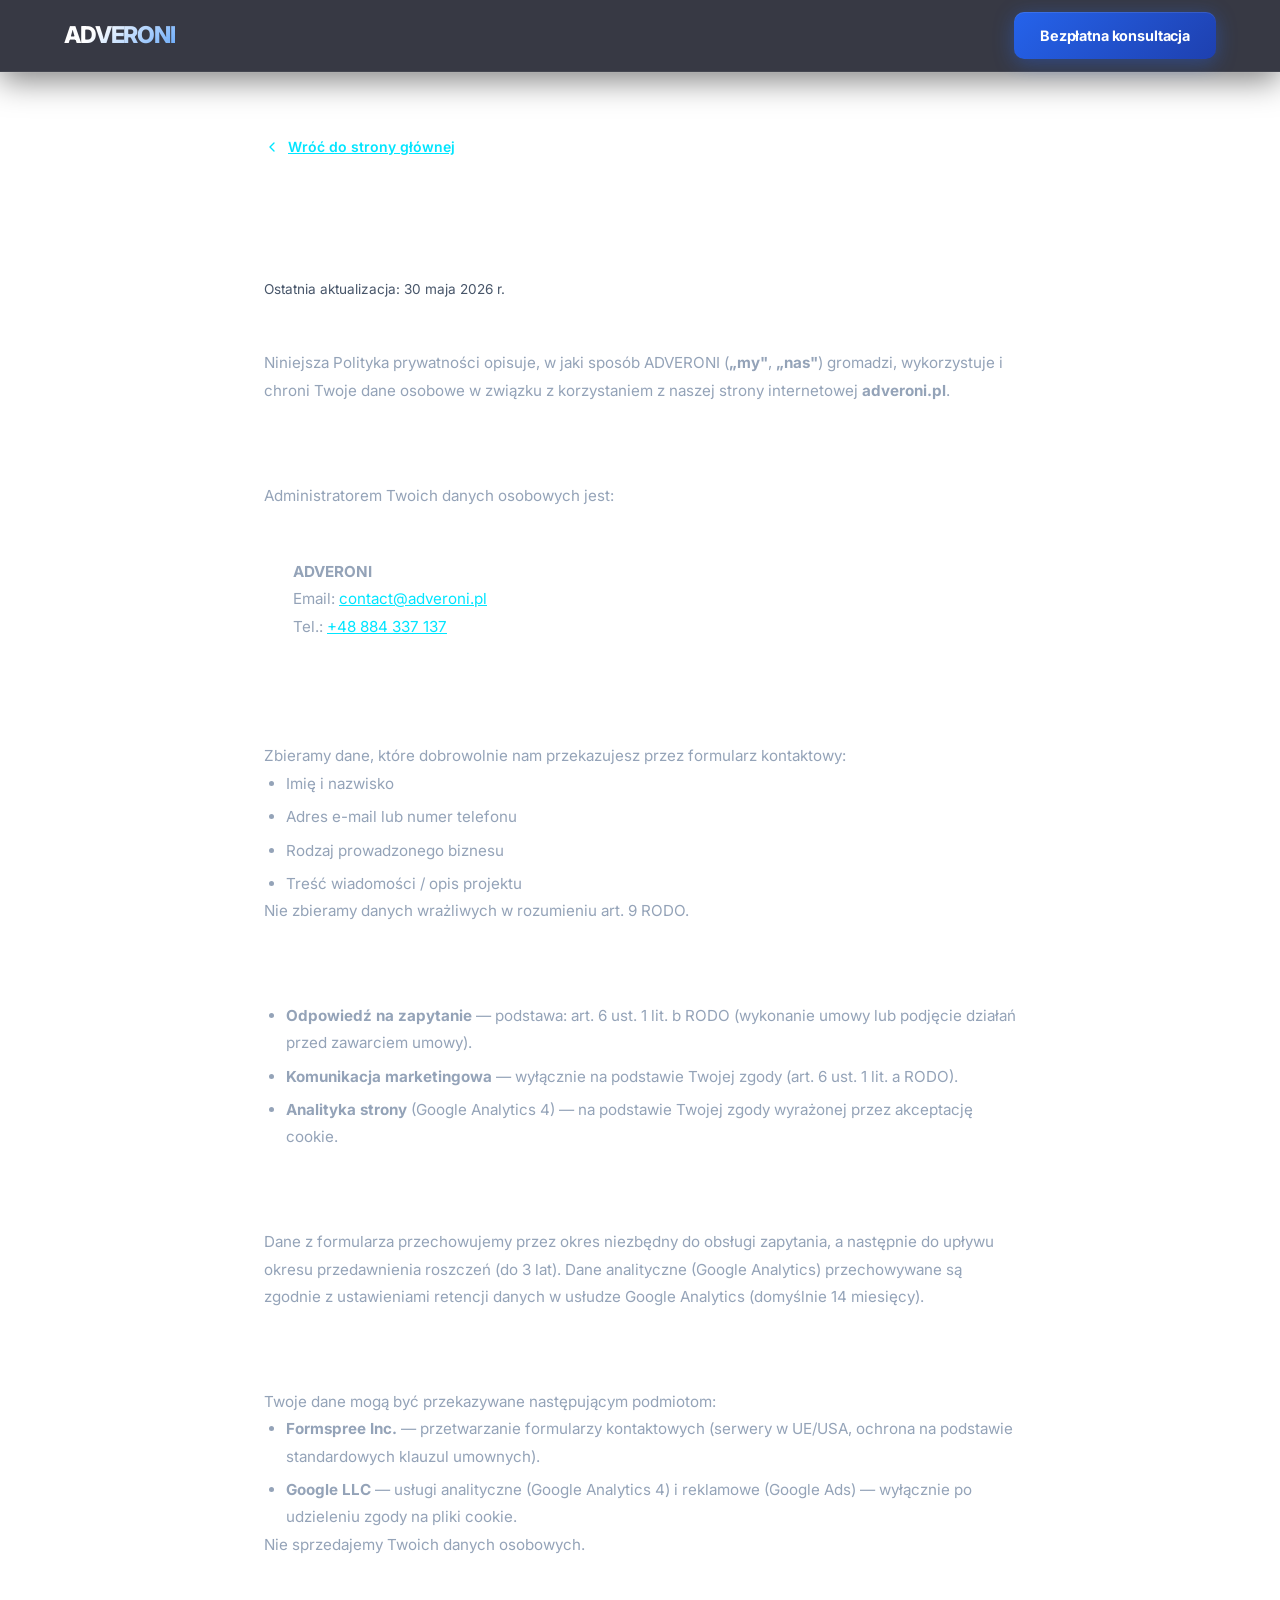
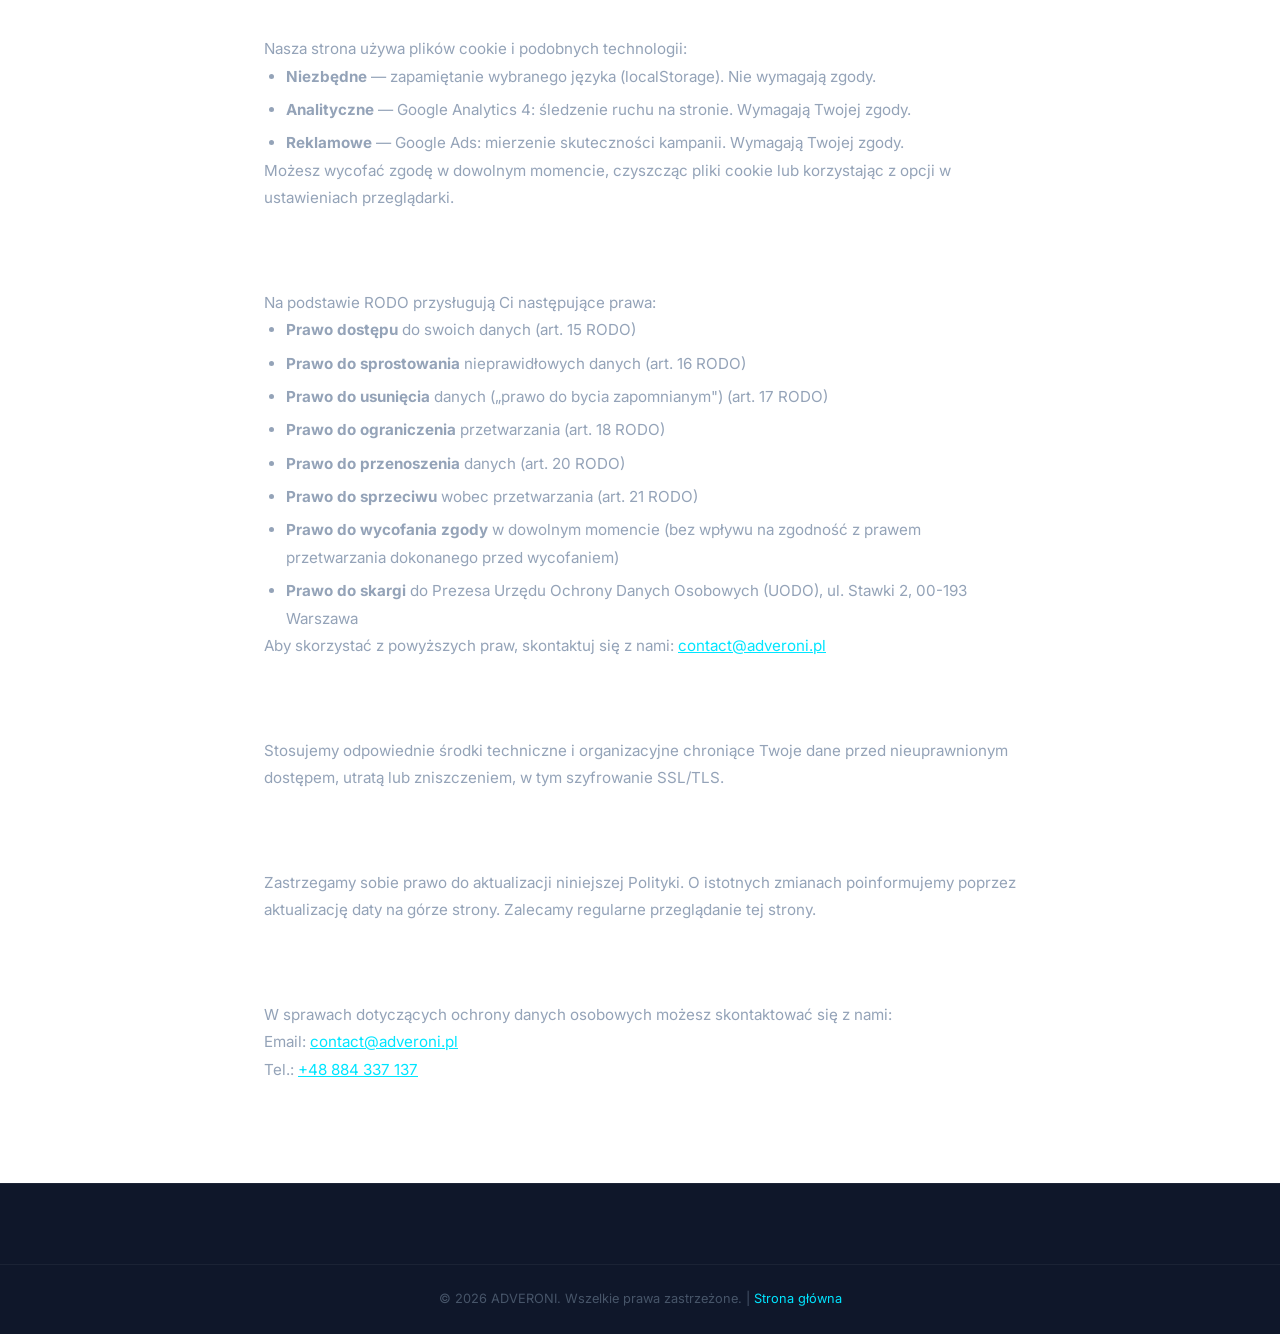
==== commit 909b6f72: "contact@adveroni.pl" ====
--- a/privacy-policy.html
+++ b/privacy-policy.html
@@ -59,7 +59,7 @@
         <p>Administratorem Twoich danych osobowych jest:</p>
         <div class="pp-box">
           <p><strong>ADVERONI</strong><br>
-          Email: <a href="mailto:hello@adveroni.pl">hello@adveroni.pl</a><br>
+          Email: <a href="mailto:contact@adveroni.pl">contact@adveroni.pl</a><br>
           Tel.: <a href="tel:+48884337137">+48 884 337 137</a></p>
           <!-- CONFIGURE: Add full company name, address, NIP -->
         </div>
@@ -113,7 +113,7 @@
           <li><strong>Prawo do wycofania zgody</strong> w dowolnym momencie (bez wpływu na zgodność z prawem przetwarzania dokonanego przed wycofaniem)</li>
           <li><strong>Prawo do skargi</strong> do Prezesa Urzędu Ochrony Danych Osobowych (UODO), ul. Stawki 2, 00-193 Warszawa</li>
         </ul>
-        <p>Aby skorzystać z powyższych praw, skontaktuj się z nami: <a href="mailto:hello@adveroni.pl">hello@adveroni.pl</a></p>
+        <p>Aby skorzystać z powyższych praw, skontaktuj się z nami: <a href="mailto:contact@adveroni.pl">contact@adveroni.pl</a></p>
 
         <h2>8. Bezpieczeństwo</h2>
         <p>Stosujemy odpowiednie środki techniczne i organizacyjne chroniące Twoje dane przed nieuprawnionym dostępem, utratą lub zniszczeniem, w tym szyfrowanie SSL/TLS.</p>
@@ -123,7 +123,7 @@
 
         <h2>10. Kontakt</h2>
         <p>W sprawach dotyczących ochrony danych osobowych możesz skontaktować się z nami:<br>
-        Email: <a href="mailto:hello@adveroni.pl">hello@adveroni.pl</a><br>
+        Email: <a href="mailto:contact@adveroni.pl">contact@adveroni.pl</a><br>
         Tel.: <a href="tel:+48884337137">+48 884 337 137</a></p>
 
       </div>
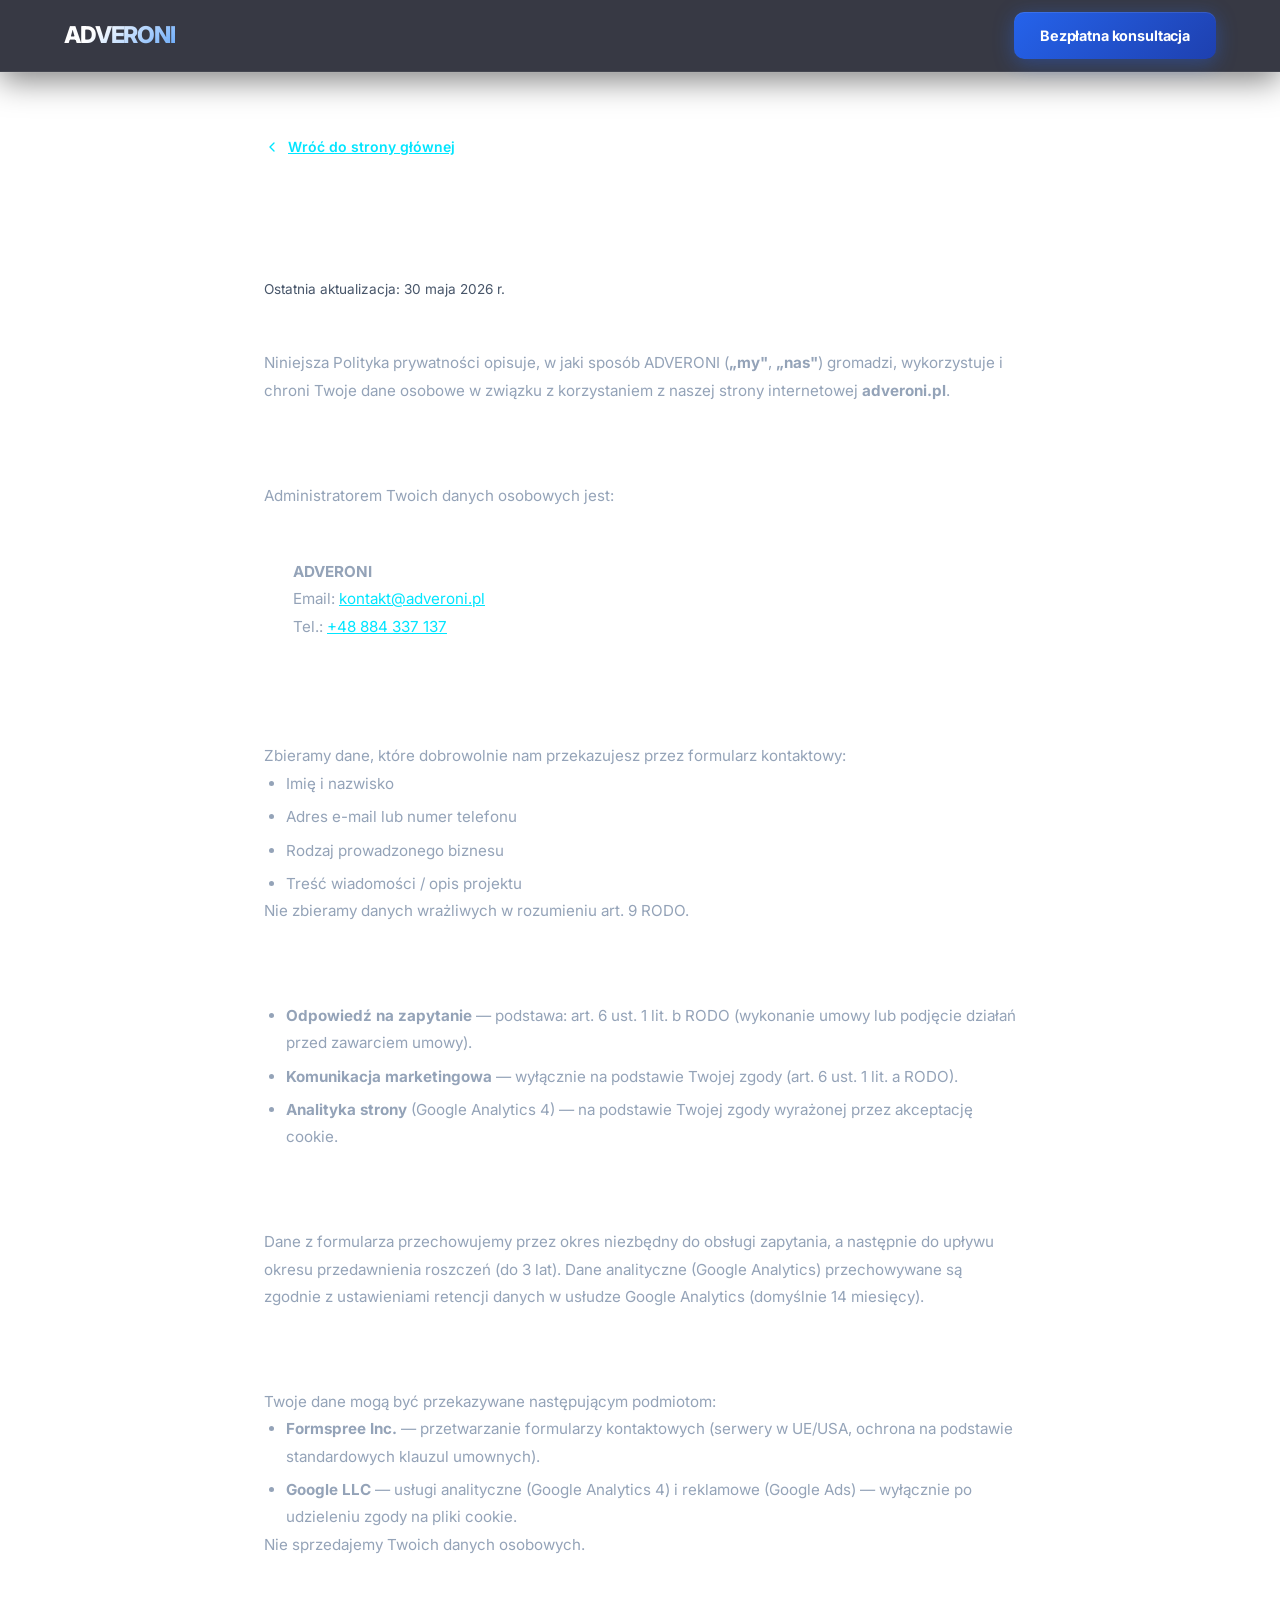
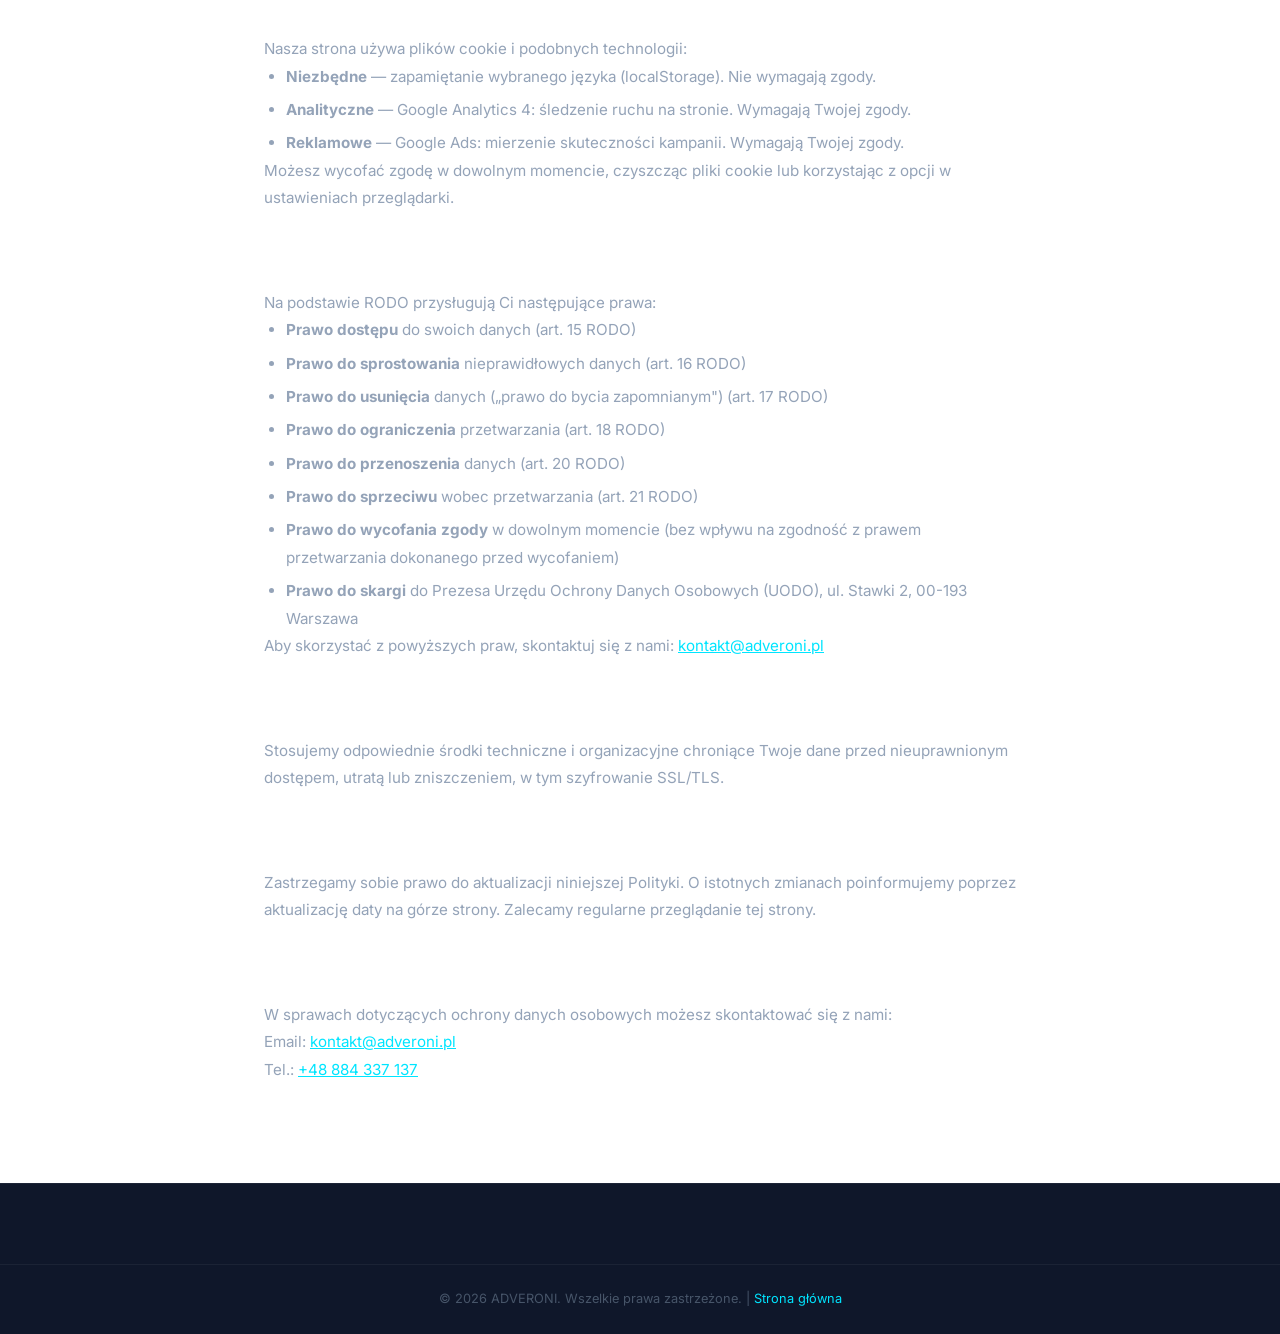
==== commit dd591e3a: "contact@adveroni.pl and blue button" ====
--- a/privacy-policy.html
+++ b/privacy-policy.html
@@ -59,7 +59,7 @@
         <p>Administratorem Twoich danych osobowych jest:</p>
         <div class="pp-box">
           <p><strong>ADVERONI</strong><br>
-          Email: <a href="mailto:contact@adveroni.pl">contact@adveroni.pl</a><br>
+          Email: <a href="mailto:kontakt@adveroni.pl">kontakt@adveroni.pl</a><br>
           Tel.: <a href="tel:+48884337137">+48 884 337 137</a></p>
           <!-- CONFIGURE: Add full company name, address, NIP -->
         </div>
@@ -113,7 +113,7 @@
           <li><strong>Prawo do wycofania zgody</strong> w dowolnym momencie (bez wpływu na zgodność z prawem przetwarzania dokonanego przed wycofaniem)</li>
           <li><strong>Prawo do skargi</strong> do Prezesa Urzędu Ochrony Danych Osobowych (UODO), ul. Stawki 2, 00-193 Warszawa</li>
         </ul>
-        <p>Aby skorzystać z powyższych praw, skontaktuj się z nami: <a href="mailto:contact@adveroni.pl">contact@adveroni.pl</a></p>
+        <p>Aby skorzystać z powyższych praw, skontaktuj się z nami: <a href="mailto:kontakt@adveroni.pl">kontakt@adveroni.pl</a></p>
 
         <h2>8. Bezpieczeństwo</h2>
         <p>Stosujemy odpowiednie środki techniczne i organizacyjne chroniące Twoje dane przed nieuprawnionym dostępem, utratą lub zniszczeniem, w tym szyfrowanie SSL/TLS.</p>
@@ -123,7 +123,7 @@
 
         <h2>10. Kontakt</h2>
         <p>W sprawach dotyczących ochrony danych osobowych możesz skontaktować się z nami:<br>
-        Email: <a href="mailto:contact@adveroni.pl">contact@adveroni.pl</a><br>
+        Email: <a href="mailto:kontakt@adveroni.pl">kontakt@adveroni.pl</a><br>
         Tel.: <a href="tel:+48884337137">+48 884 337 137</a></p>
 
       </div>
